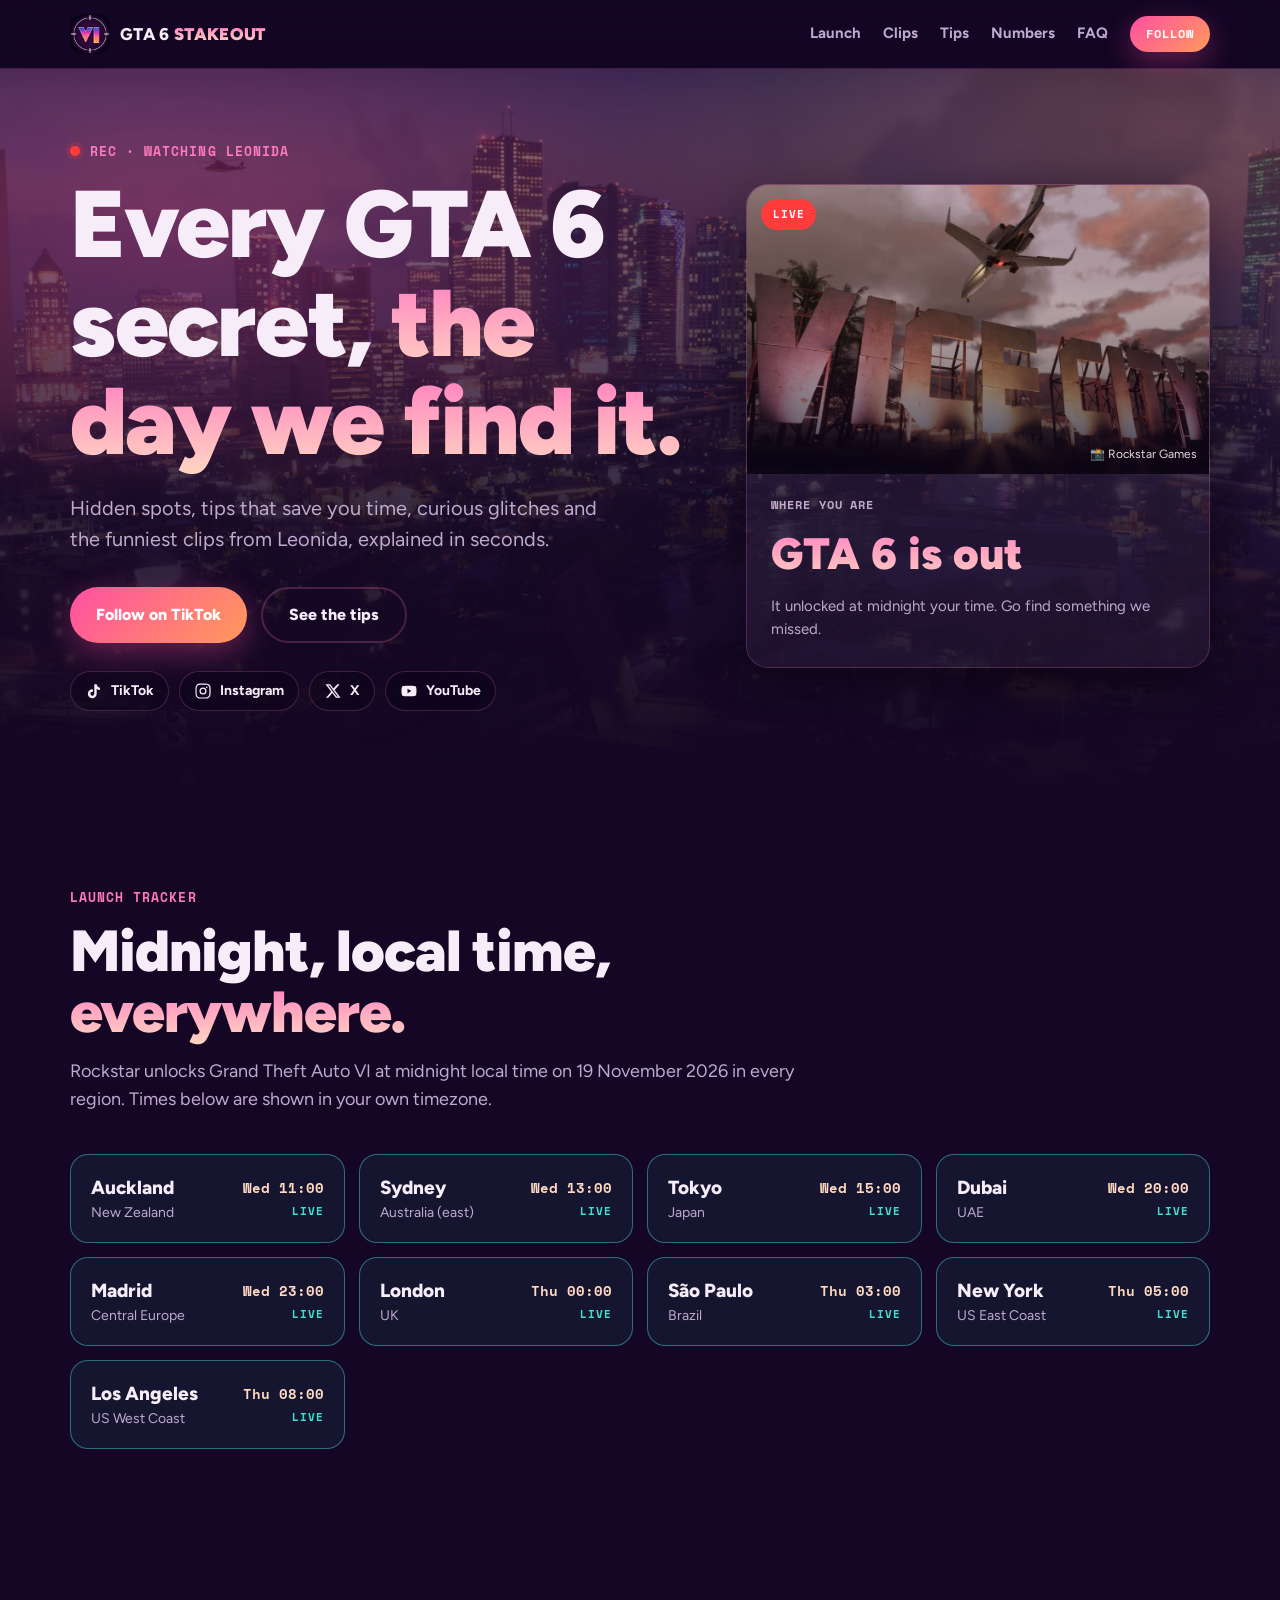
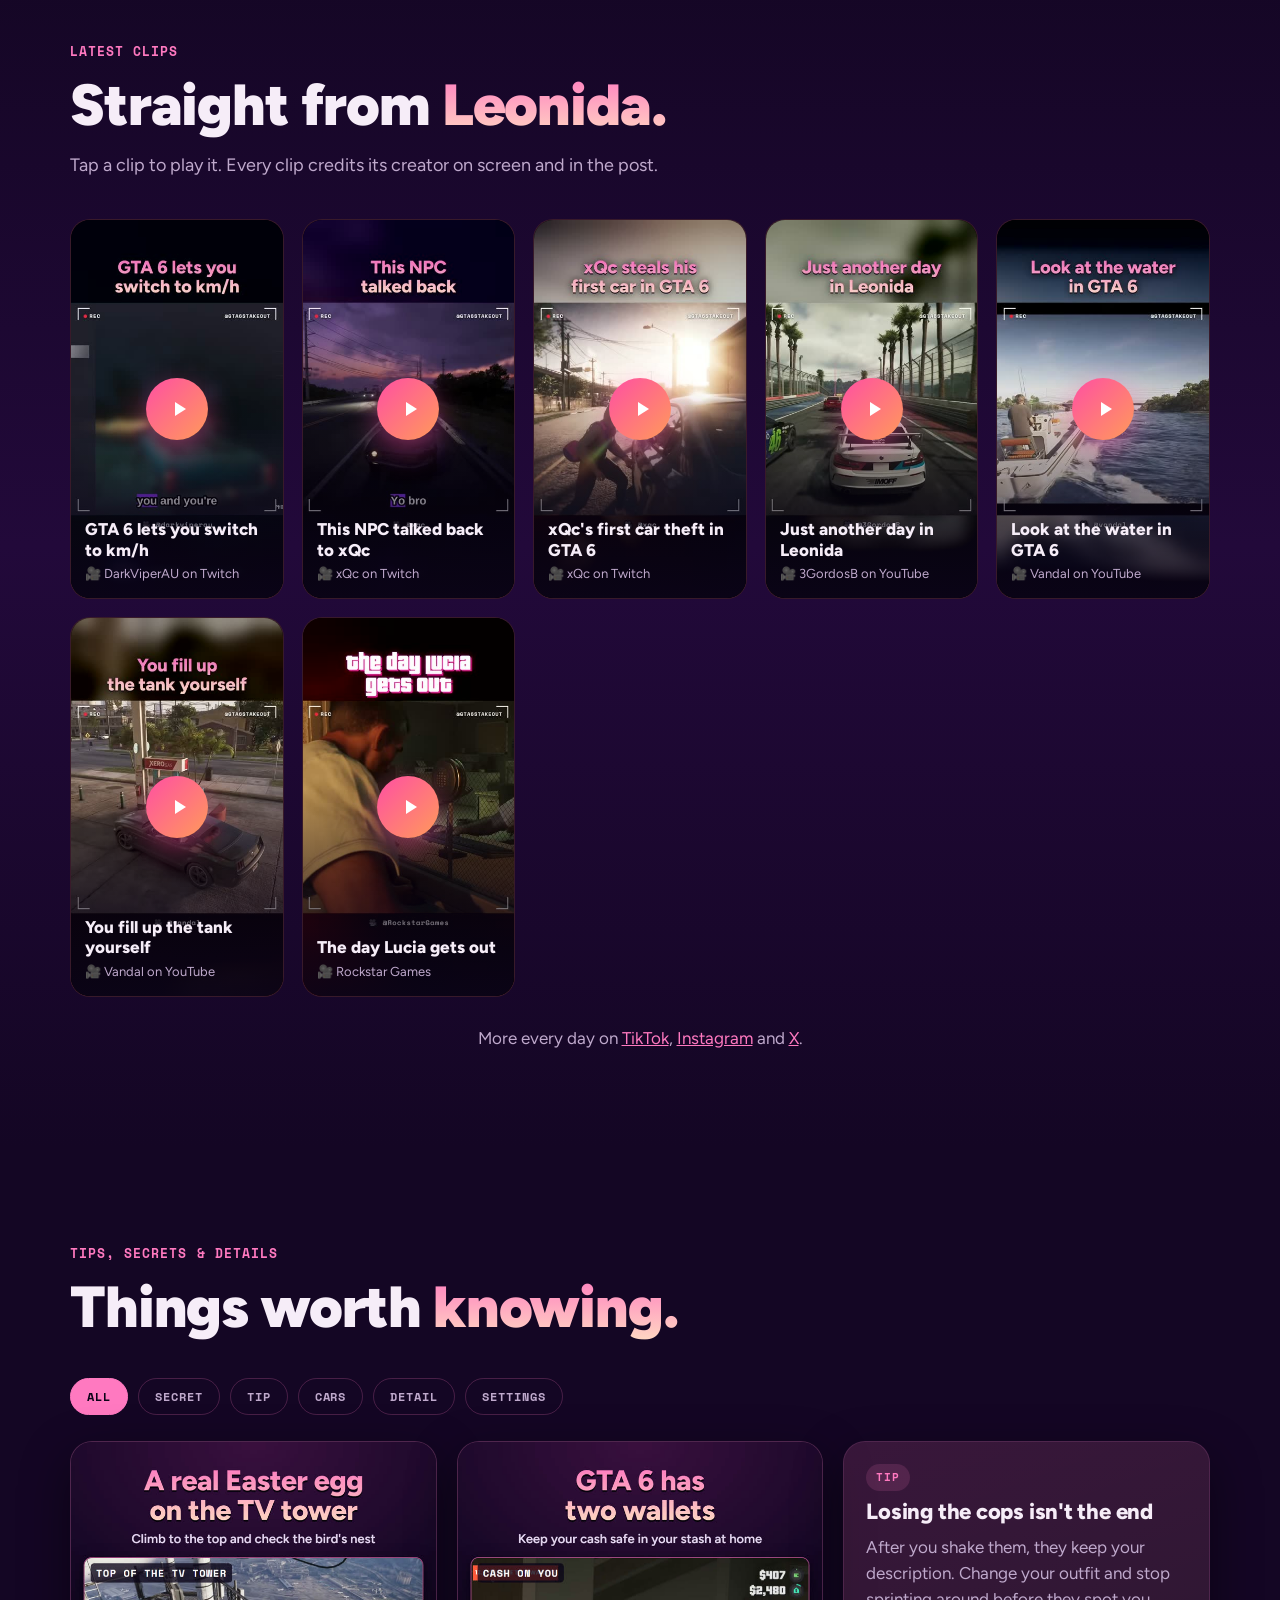
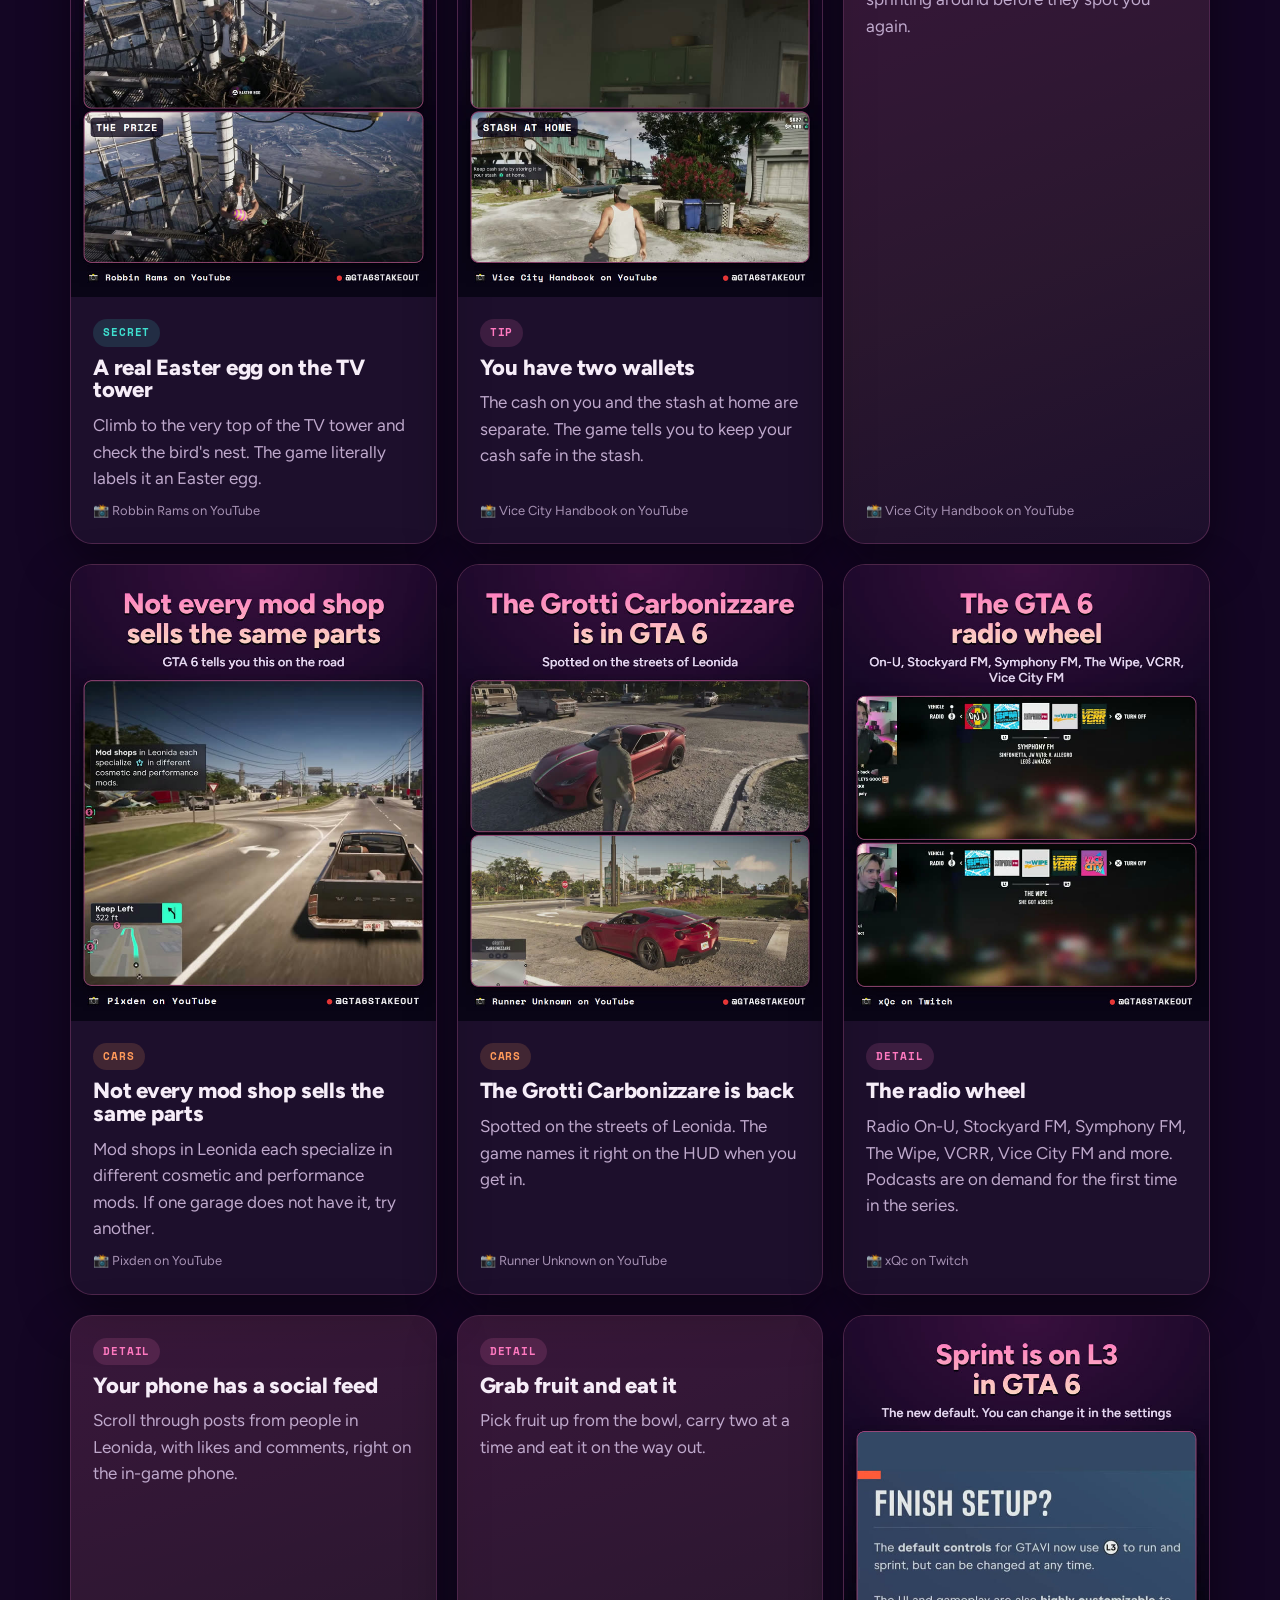
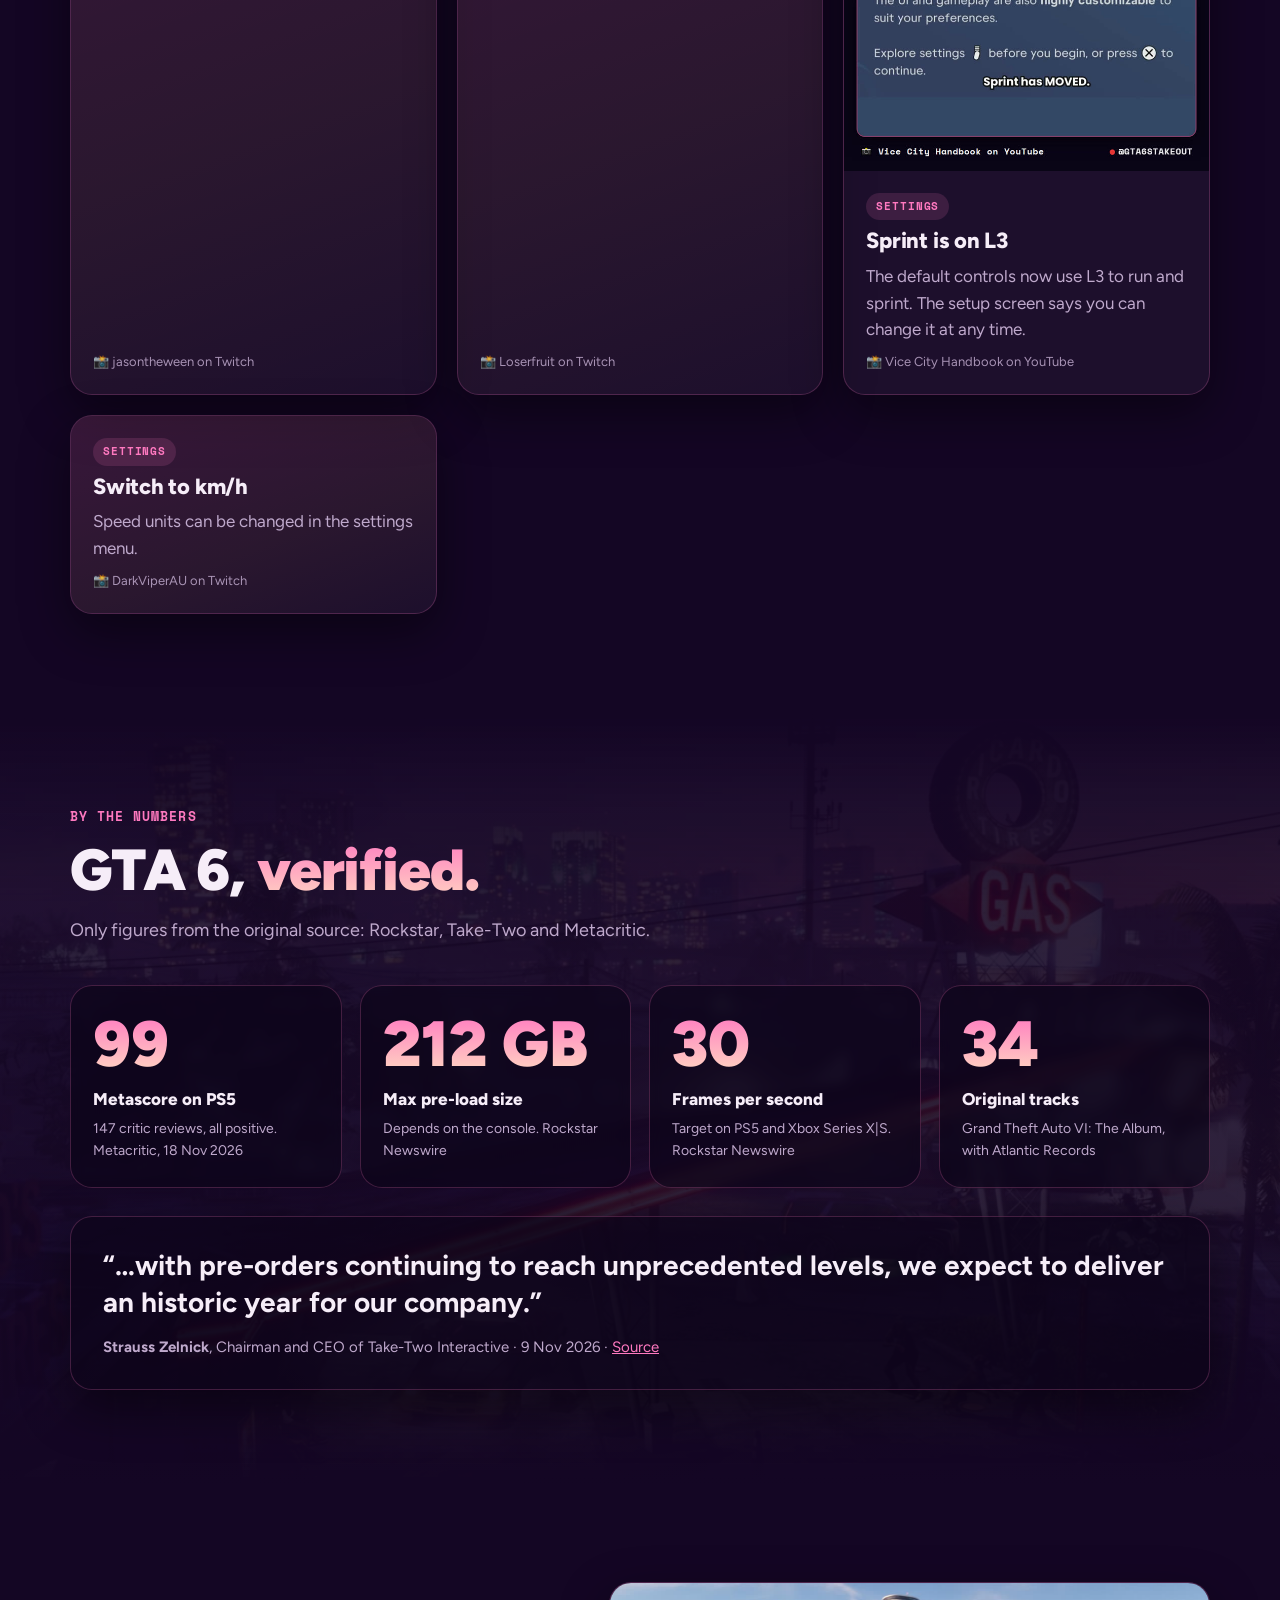
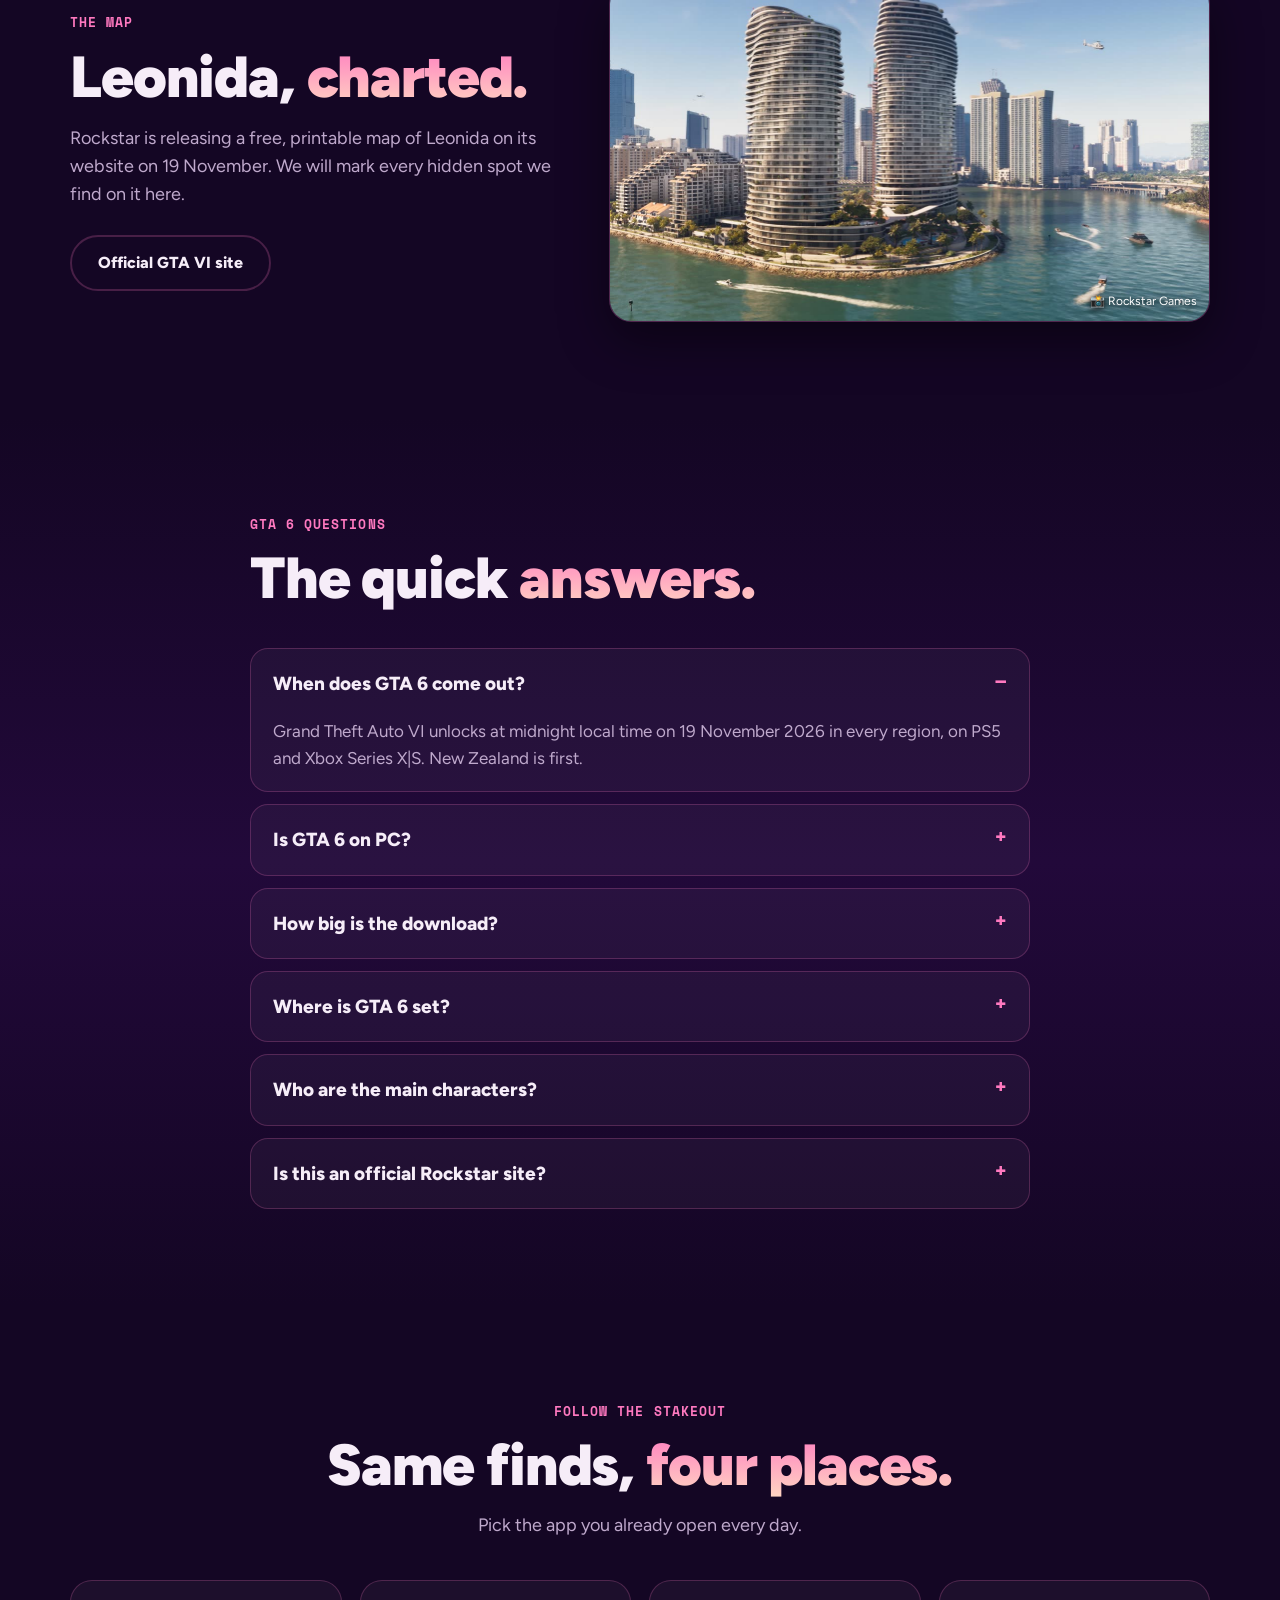
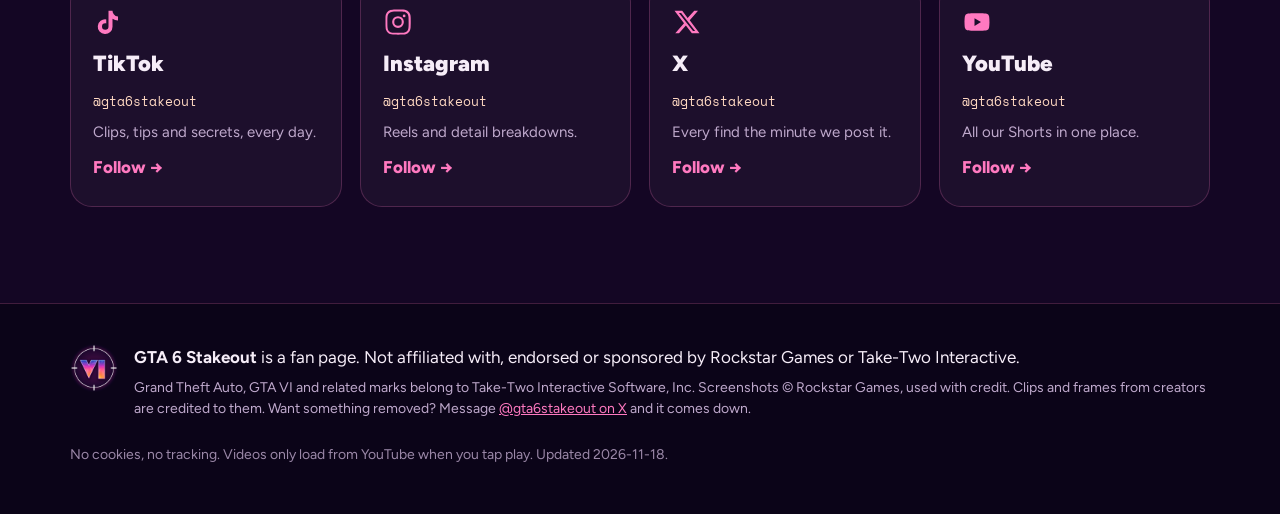
==== index.html @ 5999a6b1 "GTA 6 Stakeout website: launch tracker, clips, tips, numbers and FAQ Co-Authored-By: Claude Opus 5.5" ====
<!doctype html>
<html lang="en">
<head>
<meta charset="utf-8">
<meta name="viewport" content="width=device-width, initial-scale=1">
<title>GTA 6 Stakeout – Secrets, Hidden Spots & Tips for GTA 6</title>
<meta name="description" content="GTA 6 secrets, hidden spots, tips and the funniest clips from Leonida. Launch times for every region, verified numbers and answers to the big GTA 6 questions. Fan page, not affiliated with Rockstar Games.">
<meta name="theme-color" content="#140624">
<link rel="icon" type="image/png" href="favicon.png">
<link rel="canonical" href="https://ikeruuu.github.io/gta6stakeout/">
<meta property="og:type" content="website">
<meta property="og:site_name" content="GTA 6 Stakeout">
<meta property="og:title" content="GTA 6 Stakeout – Secrets, Hidden Spots & Tips">
<meta property="og:description" content="Every GTA 6 secret, hidden spot and tip we find, as soon as we find it.">
<meta property="og:image" content="https://ikeruuu.github.io/gta6stakeout/assets/img/og-banner.jpg">
<meta name="twitter:card" content="summary_large_image">
<meta name="twitter:site" content="@gta6stakeout">
<link rel="preconnect" href="https://fonts.googleapis.com">
<link rel="preconnect" href="https://fonts.gstatic.com" crossorigin>
<link href="https://fonts.googleapis.com/css2?family=Figtree:wght@500;600;700;800;900&family=Space+Mono:wght@700&display=swap" rel="stylesheet">
<link rel="stylesheet" href="assets/css/style.css">
</head>
<body>
<a class="skip" href="#main">Skip to content</a>

<header class="nav" id="top">
  <div class="wrap nav__in">
    <a class="brand" href="#top" aria-label="GTA 6 Stakeout home">
      <img src="assets/img/avatar.png" alt="" width="40" height="40">
      <span>GTA 6 <b>STAKEOUT</b></span>
    </a>
    <nav class="nav__links" aria-label="Sections">
      <a href="#launch">Launch</a>
      <a href="#clips">Clips</a>
      <a href="#tips">Tips</a>
      <a href="#numbers">Numbers</a>
      <a href="#faq">FAQ</a>
    </nav>
    <a class="btn btn--small" href="https://www.tiktok.com/@gta6stakeout" target="_blank" rel="noopener">Follow</a>
  </div>
</header>

<main id="main">

  <!-- HERO -->
  <section class="hero">
    <div class="hero__bg" aria-hidden="true"></div>
    <div class="wrap hero__in">
      <div class="hero__text">
        <p class="kicker"><i class="dot"></i> REC · Watching Leonida</p>
        <h1 class="hero__title">Every GTA 6 secret, <span class="grad">the day we find it.</span></h1>
        <p class="hero__lead">Hidden spots, tips that save you time, curious glitches and the funniest clips from Leonida, explained in seconds.</p>
        <div class="hero__cta">
          <a class="btn" href="https://www.tiktok.com/@gta6stakeout" target="_blank" rel="noopener">Follow on TikTok</a>
          <a class="btn btn--ghost" href="#tips">See the tips</a>
        </div>
        <ul class="hero__socials" id="hero-socials" aria-label="Follow GTA 6 Stakeout"></ul>
      </div>
      <aside class="status card" id="status" aria-live="polite">
        <div class="status__media">
          <img src="assets/img/vice-city-sign.jpg" alt="The Vice City sign at sunset in Grand Theft Auto VI" width="1200" height="675" loading="eager">
          <span class="chip chip--live" id="status-chip">LIVE</span>
          <span class="status__credit">📸 Rockstar Games</span>
        </div>
        <div class="status__body">
          <p class="mono" id="status-label">Where you are</p>
          <p class="status__big" id="status-big">–</p>
          <p class="status__small" id="status-small">GTA 6 unlocks at midnight local time on 19 November.</p>
        </div>
      </aside>
    </div>
  </section>

  <!-- LAUNCH TRACKER -->
  <section class="section" id="launch">
    <div class="wrap">
      <header class="section__head">
        <p class="kicker">Launch tracker</p>
        <h2>Midnight, local time, <span class="grad">everywhere.</span></h2>
        <p class="section__lead">Rockstar unlocks Grand Theft Auto VI at midnight local time on 19 November 2026 in every region. Times below are shown in your own timezone.</p>
      </header>
      <ol class="unlocks" id="unlocks"></ol>
    </div>
  </section>

  <!-- CLIPS -->
  <section class="section section--alt" id="clips">
    <div class="wrap">
      <header class="section__head">
        <p class="kicker">Latest clips</p>
        <h2>Straight from <span class="grad">Leonida.</span></h2>
        <p class="section__lead">Tap a clip to play it. Every clip credits its creator on screen and in the post.</p>
      </header>
      <div class="clips" id="clip-grid"></div>
      <p class="more">More every day on <a href="https://www.tiktok.com/@gta6stakeout" target="_blank" rel="noopener">TikTok</a>, <a href="https://www.instagram.com/gta6stakeout/" target="_blank" rel="noopener">Instagram</a> and <a href="https://x.com/gta6stakeout" target="_blank" rel="noopener">X</a>.</p>
    </div>
  </section>

  <!-- TIPS -->
  <section class="section" id="tips">
    <div class="wrap">
      <header class="section__head">
        <p class="kicker">Tips, secrets &amp; details</p>
        <h2>Things worth <span class="grad">knowing.</span></h2>
      </header>
      <div class="filters" id="tip-filters" role="toolbar" aria-label="Filter tips"></div>
      <div class="tips" id="tip-grid"></div>
    </div>
  </section>

  <!-- NUMBERS -->
  <section class="section section--photo" id="numbers">
    <div class="section__photo" aria-hidden="true"></div>
    <div class="wrap">
      <header class="section__head">
        <p class="kicker">By the numbers</p>
        <h2>GTA 6, <span class="grad">verified.</span></h2>
        <p class="section__lead">Only figures from the original source: Rockstar, Take-Two and Metacritic.</p>
      </header>
      <div class="numbers" id="number-grid"></div>
      <blockquote class="quote card">
        <p>“…with pre-orders continuing to reach unprecedented levels, we expect to deliver an historic year for our company.”</p>
        <footer><b>Strauss Zelnick</b>, Chairman and CEO of Take-Two Interactive · 9 Nov 2026 · <a href="https://www.take2games.com/ir/news/take-two-interactive-software-inc-reports-results-fiscal-4" target="_blank" rel="noopener">Source</a></footer>
      </blockquote>
    </div>
  </section>

  <!-- MAP -->
  <section class="section" id="map">
    <div class="wrap map">
      <div class="map__text">
        <p class="kicker">The map</p>
        <h2>Leonida, <span class="grad">charted.</span></h2>
        <p>Rockstar is releasing a free, printable map of Leonida on its website on 19 November. We will mark every hidden spot we find on it here.</p>
        <a class="btn btn--ghost" href="https://www.rockstargames.com/VI" target="_blank" rel="noopener">Official GTA VI site</a>
      </div>
      <figure class="map__img card">
        <img src="assets/img/vice-city-day.jpg" alt="Vice City skyline and marina in Grand Theft Auto VI" width="1200" height="675" loading="lazy">
        <figcaption>📸 Rockstar Games</figcaption>
      </figure>
    </div>
  </section>

  <!-- FAQ -->
  <section class="section section--alt" id="faq">
    <div class="wrap wrap--narrow">
      <header class="section__head">
        <p class="kicker">GTA 6 questions</p>
        <h2>The quick <span class="grad">answers.</span></h2>
      </header>
      <div class="faq" id="faq-list"></div>
    </div>
  </section>

  <!-- FOLLOW -->
  <section class="section" id="follow">
    <div class="wrap">
      <header class="section__head section__head--center">
        <p class="kicker">Follow the stakeout</p>
        <h2>Same finds, <span class="grad">four places.</span></h2>
        <p class="section__lead">Pick the app you already open every day.</p>
      </header>
      <div class="follow" id="follow-grid"></div>
    </div>
  </section>

</main>

<footer class="foot">
  <div class="wrap foot__in">
    <div class="foot__brand">
      <img src="assets/img/avatar.png" alt="" width="48" height="48" loading="lazy">
      <div>
        <p><b>GTA 6 Stakeout</b> is a fan page. Not affiliated with, endorsed or sponsored by Rockstar Games or Take-Two Interactive.</p>
        <p class="foot__small">Grand Theft Auto, GTA VI and related marks belong to Take-Two Interactive Software, Inc. Screenshots © Rockstar Games, used with credit. Clips and frames from creators are credited to them. Want something removed? Message <a href="https://x.com/gta6stakeout" target="_blank" rel="noopener">@gta6stakeout on X</a> and it comes down.</p>
      </div>
    </div>
    <p class="foot__small foot__meta">No cookies, no tracking. Videos only load from YouTube when you tap play. Updated <span id="updated"></span>.</p>
  </div>
</footer>

<script src="assets/js/data.js"></script>
<script src="assets/js/main.js"></script>
</body>
</html>
---- assets/css/style.css ----
/* GTA 6 Stakeout – Vice City sunset palette */
:root{
  --ink:#0B0418;
  --night:#140624;
  --dusk:#22093A;
  --plum:#3A0F3F;
  --pink:#FF79C0;
  --hot:#FF4FA3;
  --peach:#FFD9C2;
  --orange:#FF9A5A;
  --teal:#3FE0D0;
  --text:#F6EDF8;
  --muted:#BFA9CC;
  --line:rgba(255,121,192,.22);
  --card:rgba(255,255,255,.04);
  --radius:22px;
  --grad:linear-gradient(180deg,#FF79C0 0%,#FFD9C2 100%);
  --grad-btn:linear-gradient(135deg,#FF4FA3 0%,#FF9A5A 100%);
  --shadow:0 18px 50px rgba(0,0,0,.45);
  --max:1180px;
}
*{box-sizing:border-box}
html{scroll-behavior:smooth;scroll-padding-top:84px}
body{margin:0;background:var(--night);color:var(--text);font-family:Figtree,'Segoe UI',system-ui,sans-serif;font-size:17px;line-height:1.55;-webkit-font-smoothing:antialiased}
img{max-width:100%;height:auto;display:block}
a{color:var(--pink)}
a:hover{color:var(--peach)}
h1,h2,h3{margin:0;line-height:1.04;letter-spacing:-.02em;font-weight:900}
h2{font-size:clamp(34px,5vw,58px)}
h3{font-size:22px;letter-spacing:-.01em;font-weight:800}
p{margin:0}
.wrap{width:100%;max-width:var(--max);margin:0 auto;padding:0 20px}
.wrap--narrow{max-width:820px}
.grad{background:var(--grad);-webkit-background-clip:text;background-clip:text;color:transparent}
.mono,.kicker,.chip,.btn--small{font-family:'Space Mono',Consolas,monospace;font-weight:700;letter-spacing:.08em;text-transform:uppercase}
.kicker{font-size:13px;color:var(--pink);margin-bottom:14px;display:flex;align-items:center;gap:10px}
.dot{display:inline-block;width:10px;height:10px;border-radius:50%;background:#FF3B3B;box-shadow:0 0 0 4px rgba(255,59,59,.18);animation:blink 1.4s infinite}
@keyframes blink{50%{opacity:.25}}
.skip{position:absolute;left:-999px;top:8px;background:var(--pink);color:var(--ink);padding:8px 14px;border-radius:10px;z-index:99}
.skip:focus{left:12px}
.card{background:var(--card);border:1px solid var(--line);border-radius:var(--radius);box-shadow:var(--shadow);overflow:hidden}

/* buttons */
.btn{display:inline-flex;align-items:center;justify-content:center;gap:8px;padding:14px 26px;border-radius:999px;background:var(--grad-btn);color:#fff;font-weight:800;font-size:16px;text-decoration:none;border:0;cursor:pointer;box-shadow:0 10px 30px rgba(255,79,163,.35);transition:transform .15s ease,box-shadow .15s ease}
.btn:hover{color:#fff;transform:translateY(-2px);box-shadow:0 14px 34px rgba(255,79,163,.5)}
.btn--ghost{background:transparent;border:2px solid var(--line);box-shadow:none;color:var(--text)}
.btn--ghost:hover{border-color:var(--pink);box-shadow:none;color:var(--text)}
.btn--small{padding:9px 16px;font-size:12px}
:focus-visible{outline:3px solid var(--teal);outline-offset:3px;border-radius:8px}

/* nav */
.nav{position:sticky;top:0;z-index:50;background:rgba(20,6,36,.78);backdrop-filter:blur(14px);-webkit-backdrop-filter:blur(14px);border-bottom:1px solid var(--line)}
.nav__in{display:flex;align-items:center;gap:22px;height:68px}
.brand{display:flex;align-items:center;gap:10px;color:var(--text);text-decoration:none;font-weight:800;letter-spacing:.02em}
.brand img{border-radius:12px}
.brand b{font-weight:900;background:var(--grad);-webkit-background-clip:text;background-clip:text;color:transparent}
.nav__links{display:flex;gap:22px;margin-left:auto}
.nav__links a{color:var(--muted);text-decoration:none;font-weight:700;font-size:15px}
.nav__links a:hover{color:var(--text)}

/* hero */
.hero{position:relative;overflow:hidden;padding:72px 0 80px}
.hero__bg{position:absolute;inset:0;background:linear-gradient(180deg,rgba(20,6,36,.55) 0%,rgba(20,6,36,.85) 60%,var(--night) 100%),url(../img/hero-vice-city-night.jpg) center/cover no-repeat;transform:scale(1.04)}
.hero__bg::after{content:"";position:absolute;inset:0;background:radial-gradient(70% 60% at 15% 20%,rgba(255,79,163,.28),transparent 70%),radial-gradient(60% 50% at 90% 10%,rgba(255,154,90,.22),transparent 70%)}
.hero__in{position:relative;display:grid;grid-template-columns:1.15fr .85fr;gap:48px;align-items:center}
.hero__title{font-size:clamp(46px,7.4vw,96px);text-transform:none}
.hero__lead{margin-top:22px;font-size:20px;color:var(--muted);max-width:560px}
.hero__cta{display:flex;flex-wrap:wrap;gap:14px;margin-top:32px}
.hero__socials{list-style:none;padding:0;margin:28px 0 0;display:flex;gap:10px;flex-wrap:wrap}
.hero__socials a{display:inline-flex;align-items:center;gap:8px;padding:8px 14px;border-radius:999px;border:1px solid var(--line);color:var(--text);text-decoration:none;font-size:14px;font-weight:700;background:rgba(11,4,24,.45)}
.hero__socials a:hover{border-color:var(--pink)}
.ico{width:18px;height:18px;flex:none;fill:currentColor}

.status__media{position:relative;aspect-ratio:16/10}
.status__media img{width:100%;height:100%;object-fit:cover}
.status__media::after{content:"";position:absolute;inset:0;background:linear-gradient(180deg,transparent 40%,rgba(11,4,24,.85))}
.chip{position:absolute;z-index:2;top:14px;left:14px;font-size:11px;padding:6px 11px;border-radius:999px;background:rgba(11,4,24,.75);color:#fff;border:1px solid var(--line)}
.chip--live{background:#FF3B3B;border-color:#FF3B3B}
.chip--soon{background:var(--orange);border-color:var(--orange);color:var(--ink)}
.status__credit{position:absolute;z-index:2;right:12px;bottom:10px;font-size:12px;color:#fff;opacity:.85}
.status__body{padding:22px 24px 26px}
.status__body .mono{font-size:12px;color:var(--muted)}
.status__big{font-size:clamp(30px,3.6vw,44px);font-weight:900;margin-top:6px;background:var(--grad);-webkit-background-clip:text;background-clip:text;color:transparent;font-variant-numeric:tabular-nums}
.status__small{margin-top:6px;color:var(--muted);font-size:15px}

/* sections */
.section{position:relative;padding:96px 0}
.section--alt{background:linear-gradient(180deg,var(--night),var(--dusk) 50%,var(--night))}
.section__head{margin-bottom:40px;max-width:760px}
.section__head--center{text-align:center;margin-left:auto;margin-right:auto}
.section__head--center .kicker{justify-content:center}
.section__lead{margin-top:16px;color:var(--muted);font-size:18px}
.more{margin-top:28px;color:var(--muted);text-align:center}

/* unlocks */
.unlocks{list-style:none;margin:0;padding:0;display:grid;grid-template-columns:repeat(auto-fill,minmax(250px,1fr));gap:14px}
.unlock{display:flex;justify-content:space-between;align-items:center;gap:12px;padding:18px 20px;border-radius:18px;border:1px solid var(--line);background:var(--card)}
.unlock__city{font-weight:800;font-size:19px}
.unlock__region{color:var(--muted);font-size:14px}
.unlock__time{font-family:'Space Mono',monospace;font-weight:700;font-size:14px;text-align:right;color:var(--peach)}
.unlock__state{display:block;font-size:11px;letter-spacing:.08em;margin-top:4px}
.unlock.is-live{border-color:rgba(63,224,208,.45);background:rgba(63,224,208,.07)}
.unlock.is-live .unlock__state{color:var(--teal)}
.unlock.is-soon .unlock__state{color:var(--orange)}

/* clips */
.clips{display:grid;grid-template-columns:repeat(auto-fill,minmax(200px,1fr));gap:18px}
.clip{position:relative;aspect-ratio:9/16;border-radius:20px;overflow:hidden;border:1px solid var(--line);background:#000;cursor:pointer;padding:0;color:inherit;font:inherit;text-align:left}
.clip img{width:100%;height:100%;object-fit:cover;transition:transform .3s ease}
.clip:hover img{transform:scale(1.04)}
.clip::after{content:"";position:absolute;inset:0;background:linear-gradient(180deg,transparent 45%,rgba(11,4,24,.92))}
.clip__play{position:absolute;z-index:2;top:50%;left:50%;width:62px;height:62px;margin:-31px 0 0 -31px;border-radius:50%;background:var(--grad-btn);display:grid;place-items:center;box-shadow:0 10px 30px rgba(255,79,163,.5)}
.clip__play svg{width:24px;height:24px;fill:#fff;margin-left:4px}
.clip__info{position:absolute;z-index:2;left:14px;right:14px;bottom:14px}
.clip__title{display:block;font-weight:800;font-size:17px;line-height:1.2}
.clip__credit{display:block;font-size:13px;color:var(--muted);margin-top:4px}
.clip iframe{position:absolute;inset:0;width:100%;height:100%;border:0;z-index:3}

/* tips */
.filters{display:flex;flex-wrap:wrap;gap:10px;margin-bottom:26px}
.filter{font-family:'Space Mono',monospace;font-weight:700;font-size:12px;letter-spacing:.08em;text-transform:uppercase;padding:9px 16px;border-radius:999px;border:1px solid var(--line);background:transparent;color:var(--muted);cursor:pointer}
.filter[aria-pressed="true"]{background:var(--pink);border-color:var(--pink);color:var(--ink)}
.tips{display:grid;grid-template-columns:repeat(auto-fill,minmax(300px,1fr));gap:20px}
.tip{display:flex;flex-direction:column}
.tip__img{aspect-ratio:4/5;background:var(--ink)}
.tip__img img{width:100%;height:100%;object-fit:cover}
.tip__body{padding:22px;display:flex;flex-direction:column;gap:10px;flex:1}
.tip__tag{align-self:flex-start;font-family:'Space Mono',monospace;font-weight:700;font-size:11px;letter-spacing:.08em;text-transform:uppercase;padding:5px 10px;border-radius:999px;background:rgba(255,121,192,.14);color:var(--pink)}
.tip__tag[data-tag="Secret"]{background:rgba(63,224,208,.14);color:var(--teal)}
.tip__tag[data-tag="Cars"]{background:rgba(255,154,90,.16);color:var(--orange)}
.tip__text{color:var(--muted)}
.tip__credit{margin-top:auto;font-size:13px;color:var(--muted);opacity:.85}
.tip--noimg .tip__body{background:linear-gradient(160deg,rgba(255,79,163,.12),rgba(255,154,90,.06) 60%,transparent)}

/* numbers */
.section--photo{overflow:hidden}
.section__photo{position:absolute;inset:0;background:linear-gradient(180deg,var(--night) 0%,rgba(20,6,36,.88) 25%,rgba(20,6,36,.88) 75%,var(--night) 100%),url(../img/vice-city-gas.jpg) center/cover no-repeat;opacity:.9}
.section--photo .wrap{position:relative}
.numbers{display:grid;grid-template-columns:repeat(4,1fr);gap:18px}
.number{padding:26px 22px;border-radius:var(--radius);border:1px solid var(--line);background:rgba(11,4,24,.6);backdrop-filter:blur(6px)}
.number__value{font-size:clamp(44px,5vw,64px);font-weight:900;line-height:1;background:var(--grad);-webkit-background-clip:text;background-clip:text;color:transparent}
.number__label{margin-top:10px;font-weight:800}
.number__note{margin-top:6px;font-size:14px;color:var(--muted)}
.quote{margin:28px 0 0;padding:30px 32px;background:rgba(11,4,24,.65)}
.quote p{font-size:clamp(20px,2.4vw,28px);font-weight:700;line-height:1.3}
.quote footer{margin-top:16px;color:var(--muted);font-size:15px}

/* map */
.map{display:grid;grid-template-columns:.9fr 1.1fr;gap:48px;align-items:center}
.map__text p:not(.kicker){margin:18px 0 26px;color:var(--muted);font-size:18px}
.map__img{margin:0;position:relative}
.map__img figcaption{position:absolute;right:12px;bottom:10px;font-size:12px;color:#fff;text-shadow:0 1px 6px #000}

/* faq */
.faq{display:flex;flex-direction:column;gap:12px}
.faq details{border:1px solid var(--line);border-radius:18px;background:var(--card);padding:0 22px}
.faq summary{cursor:pointer;list-style:none;padding:20px 0;font-weight:800;font-size:19px;display:flex;justify-content:space-between;gap:16px}
.faq summary::-webkit-details-marker{display:none}
.faq summary::after{content:"+";font-family:'Space Mono',monospace;color:var(--pink);font-size:22px;line-height:1}
.faq details[open] summary::after{content:"–"}
.faq details p{padding:0 0 20px;color:var(--muted)}

/* follow */
.follow{display:grid;grid-template-columns:repeat(4,1fr);gap:18px}
.social{display:flex;flex-direction:column;gap:10px;padding:26px 22px;border-radius:var(--radius);border:1px solid var(--line);background:var(--card);text-decoration:none;color:var(--text);transition:transform .15s ease,border-color .15s ease}
.social:hover{transform:translateY(-3px);border-color:var(--pink);color:var(--text)}
.social .ico{width:30px;height:30px;color:var(--pink)}
.social__name{font-weight:900;font-size:22px}
.social__handle{font-family:'Space Mono',monospace;font-size:13px;color:var(--peach)}
.social__blurb{color:var(--muted);font-size:15px}
.social__cta{margin-top:auto;font-weight:800;color:var(--pink)}

/* footer */
.foot{border-top:1px solid var(--line);padding:40px 0 48px;background:var(--ink)}
.foot__in{display:flex;flex-direction:column;gap:18px}
.foot__brand{display:flex;gap:16px;align-items:flex-start}
.foot__brand img{border-radius:12px;flex:none}
.foot__small{font-size:14px;color:var(--muted);margin-top:6px}
.foot__meta{opacity:.8}

/* responsive */
@media (max-width:980px){
  .hero__in,.map{grid-template-columns:1fr}
  .numbers,.follow{grid-template-columns:repeat(2,1fr)}
  .nav__links{display:none}
  .nav .btn--small{margin-left:auto}
}
@media (max-width:560px){
  body{font-size:16px}
  .section{padding:72px 0}
  .hero{padding:44px 0 56px}
  .hero__lead{font-size:18px}
  .numbers,.follow{grid-template-columns:1fr}
  .clips{grid-template-columns:repeat(2,1fr);gap:12px}
  .clip__title{font-size:14px}
  .clip__credit{font-size:12px}
  .clip__play{width:50px;height:50px;margin:-25px 0 0 -25px}
  .tips{grid-template-columns:1fr}
  .quote{padding:24px}
}
@media (prefers-reduced-motion:reduce){
  *{animation:none!important;transition:none!important;scroll-behavior:auto!important}
}
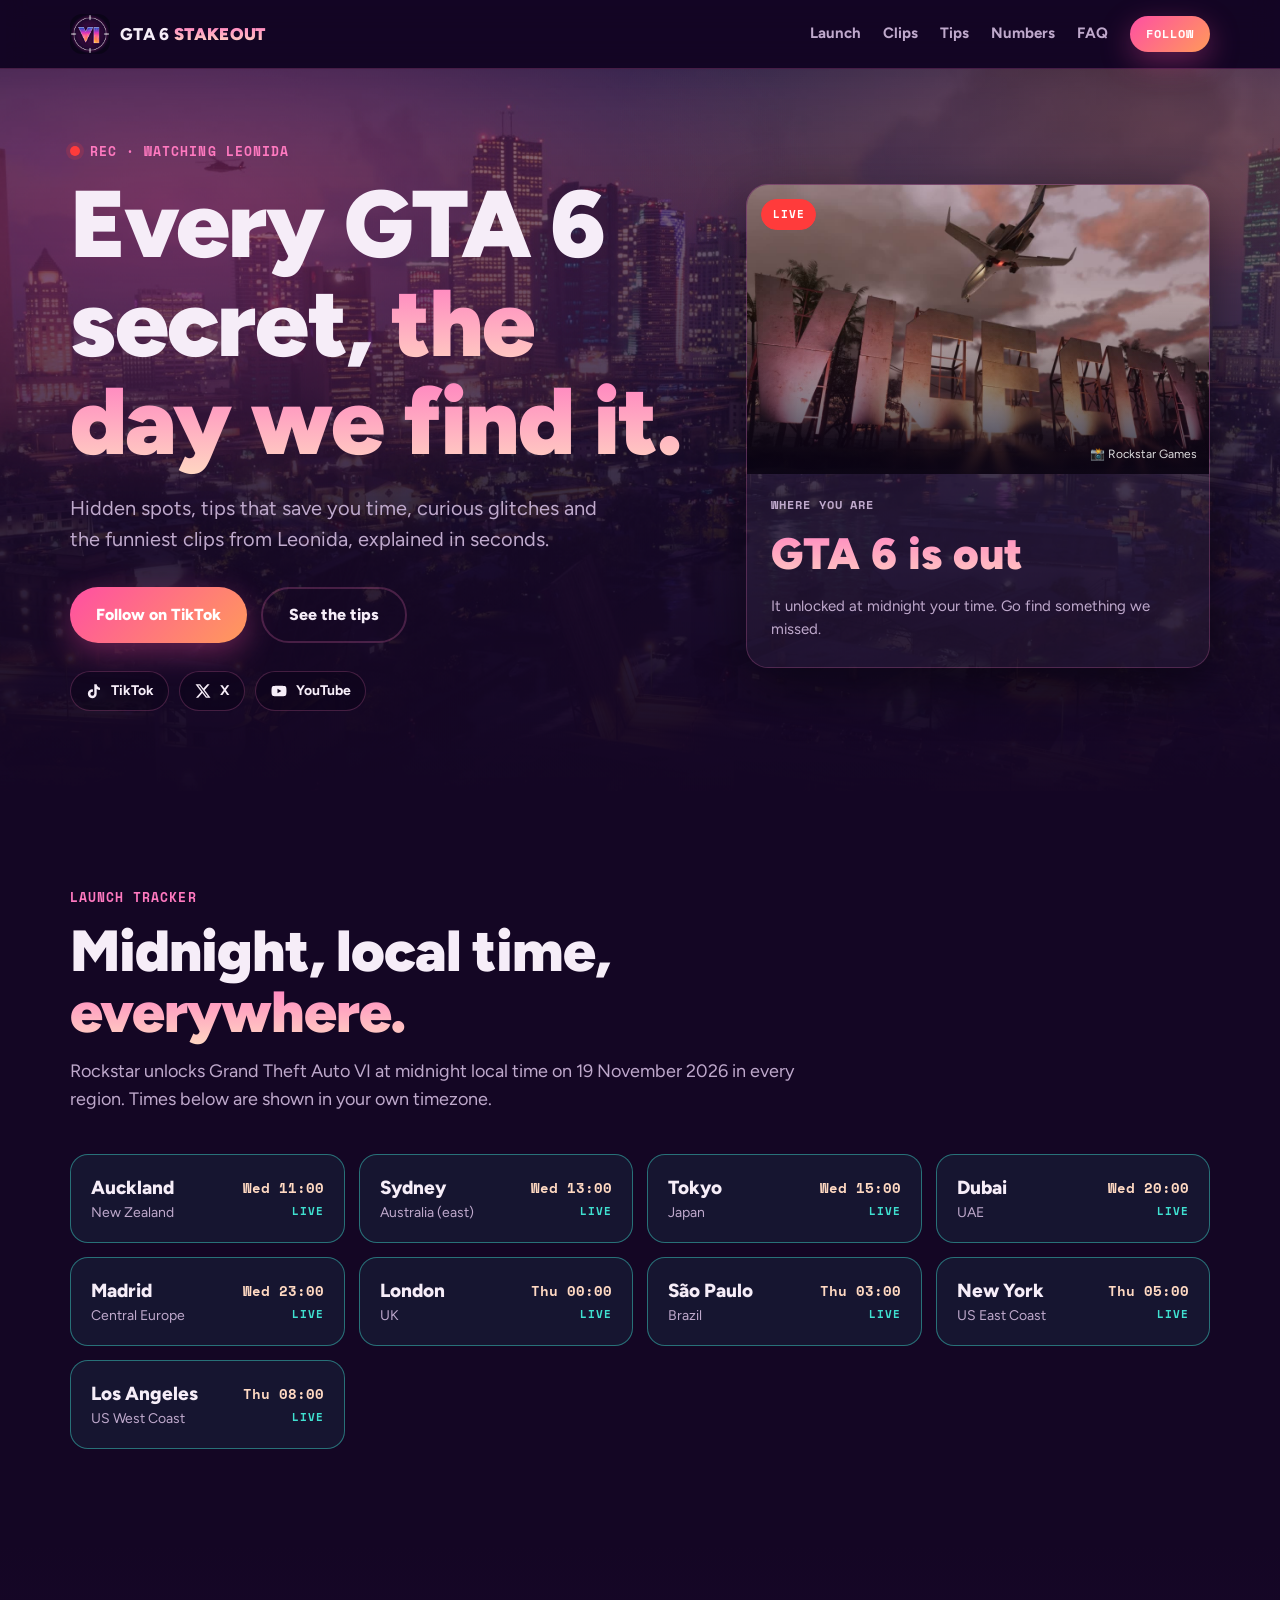
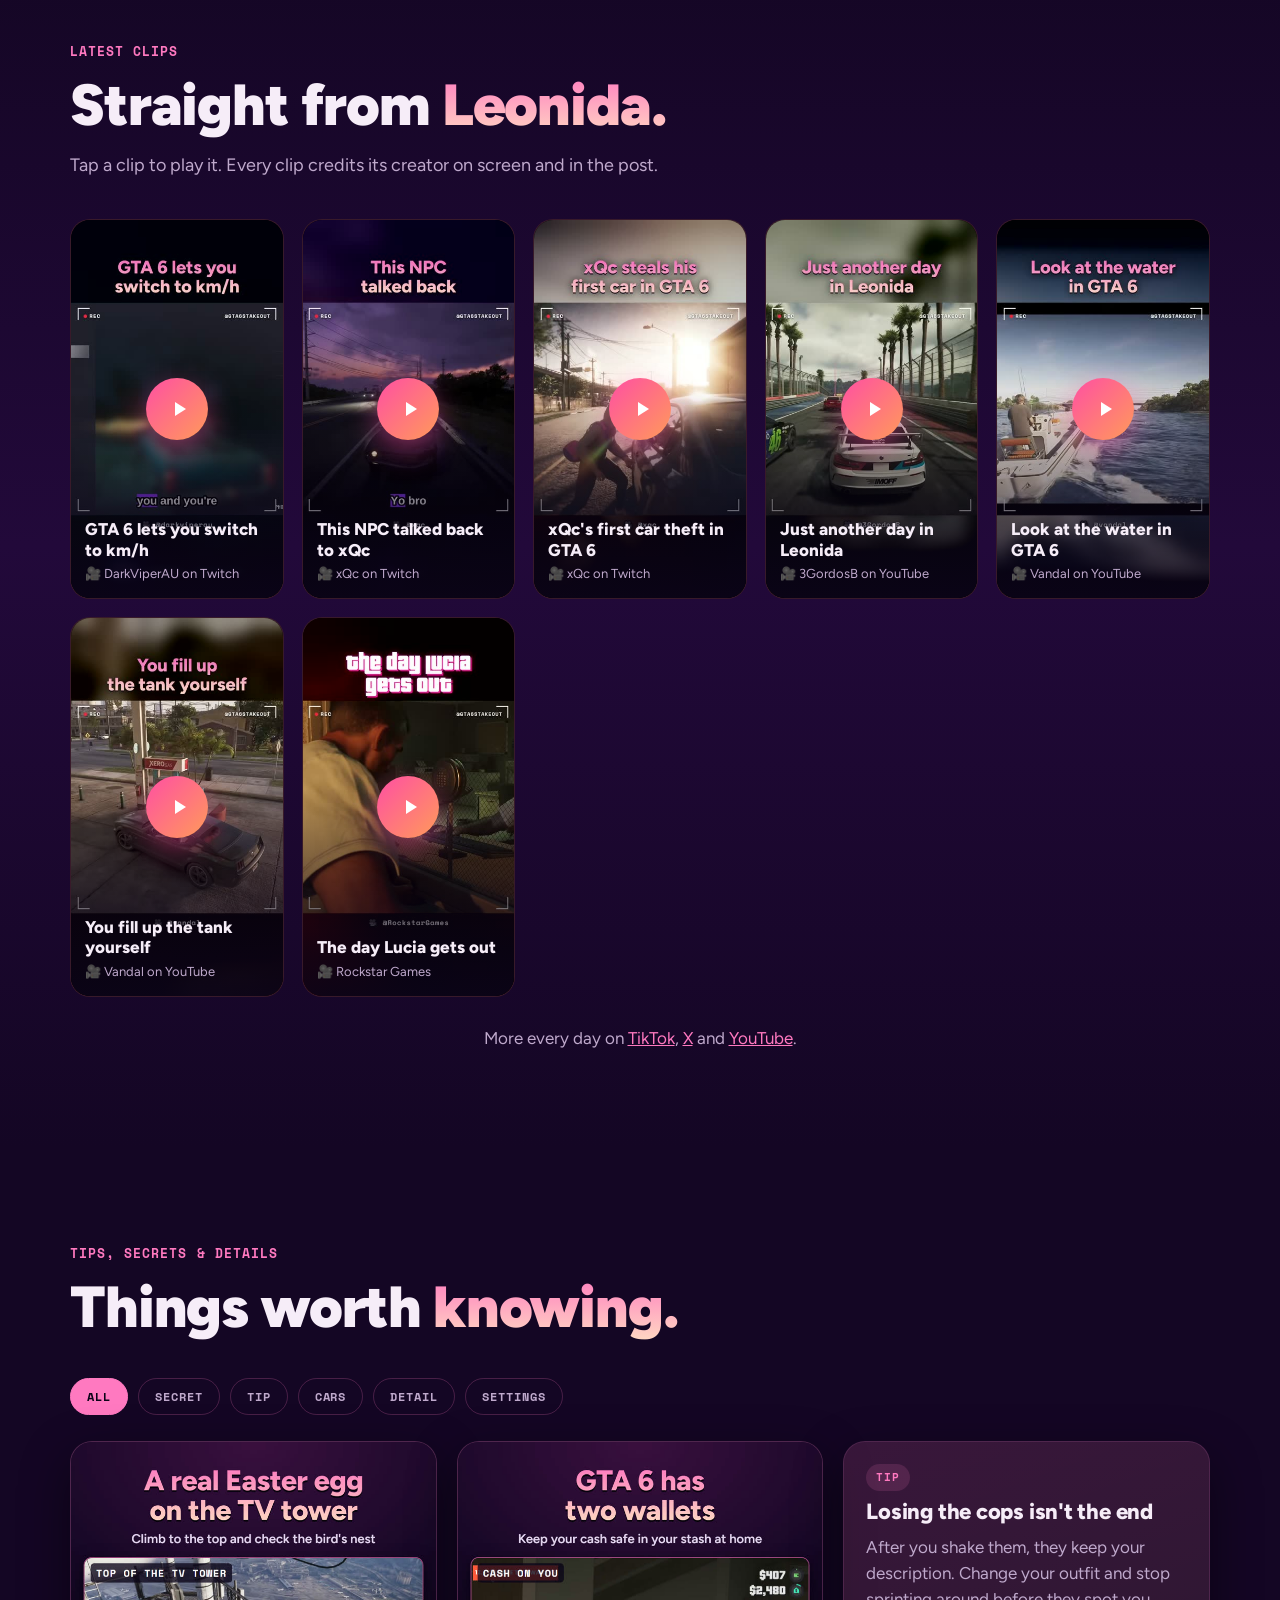
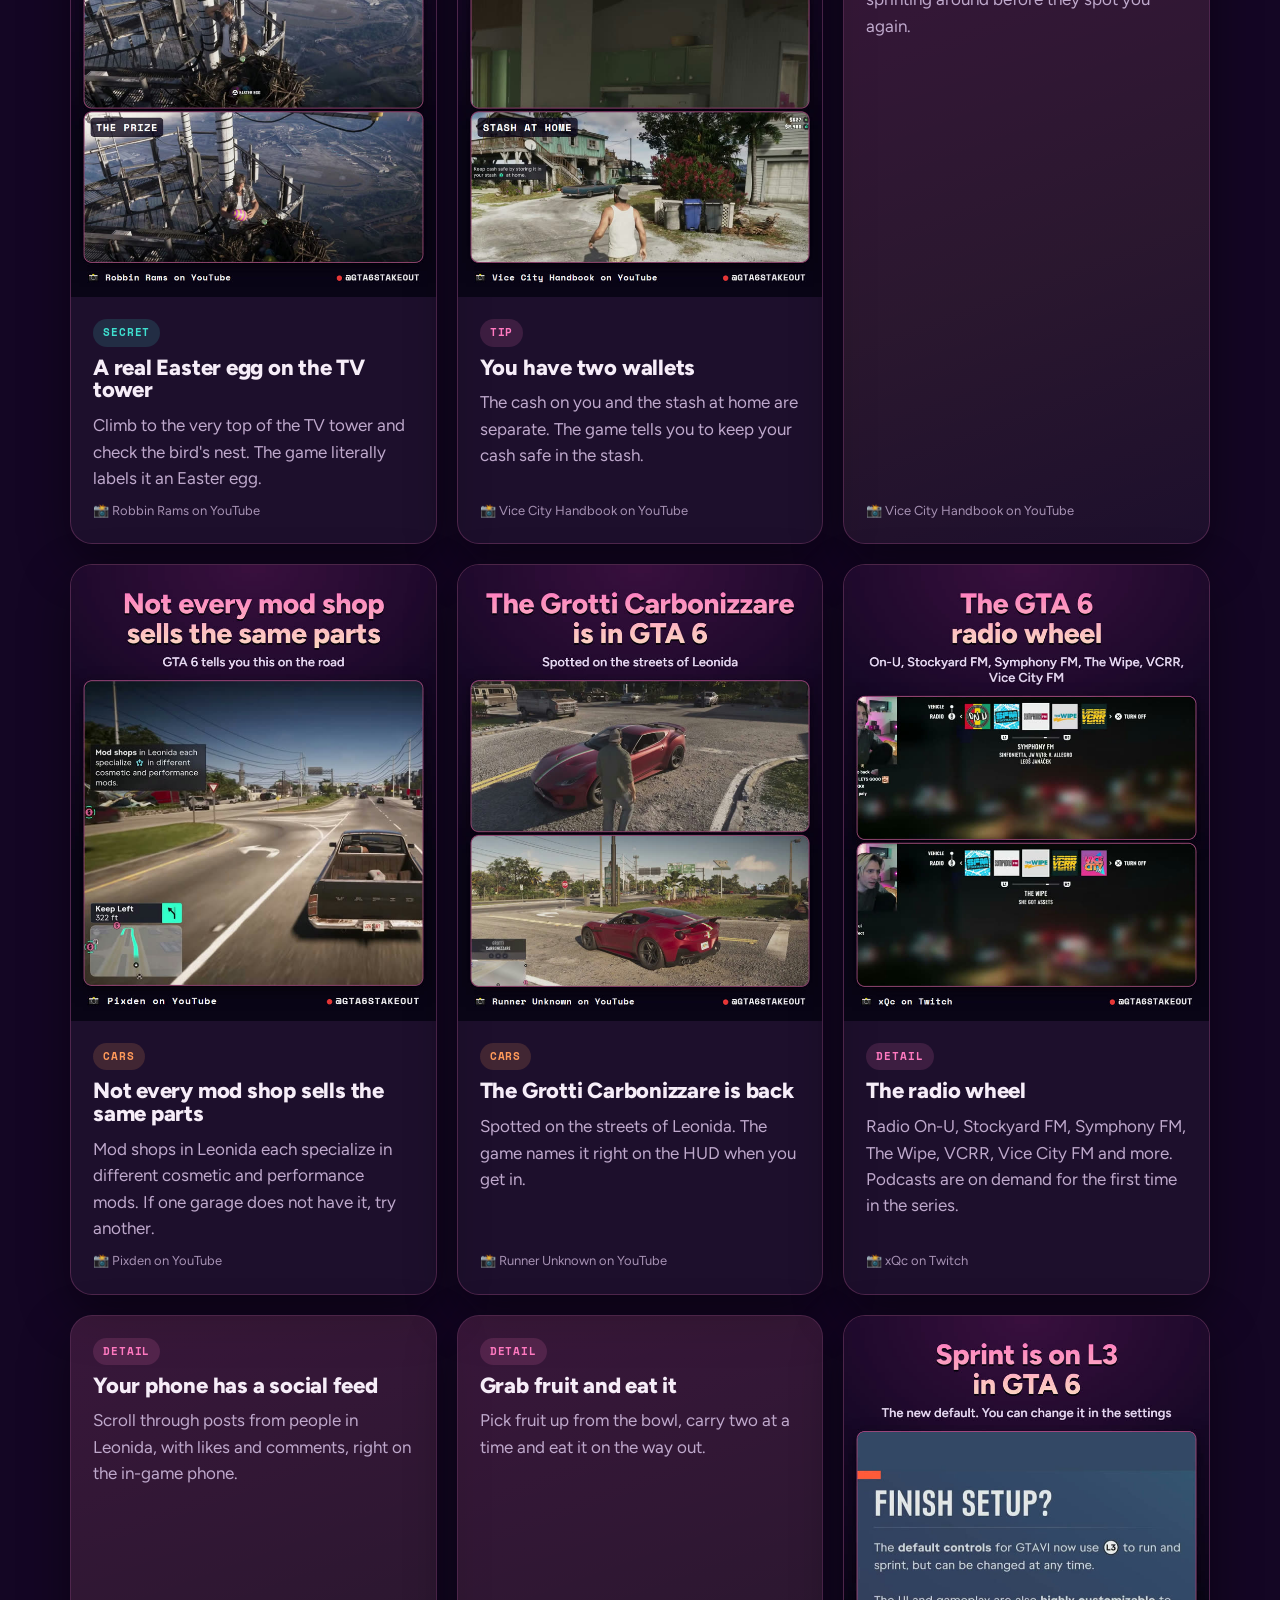
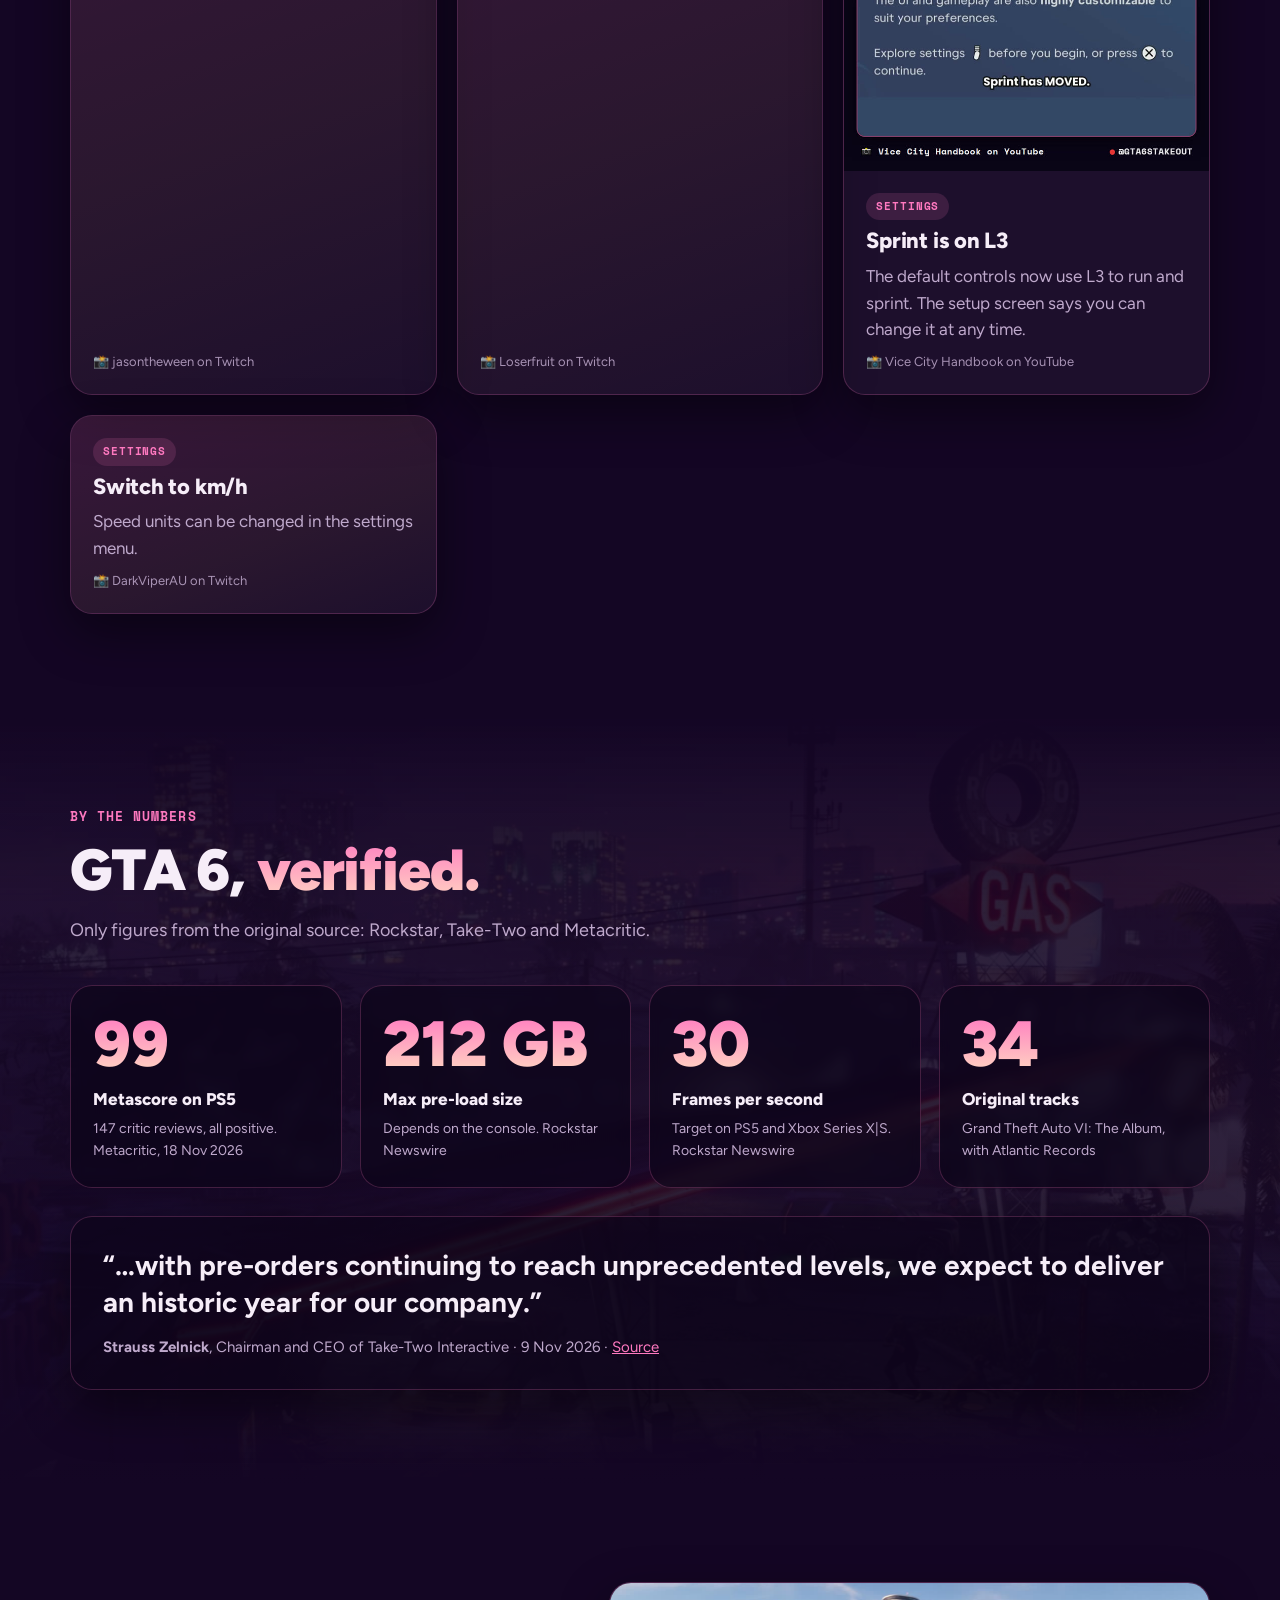
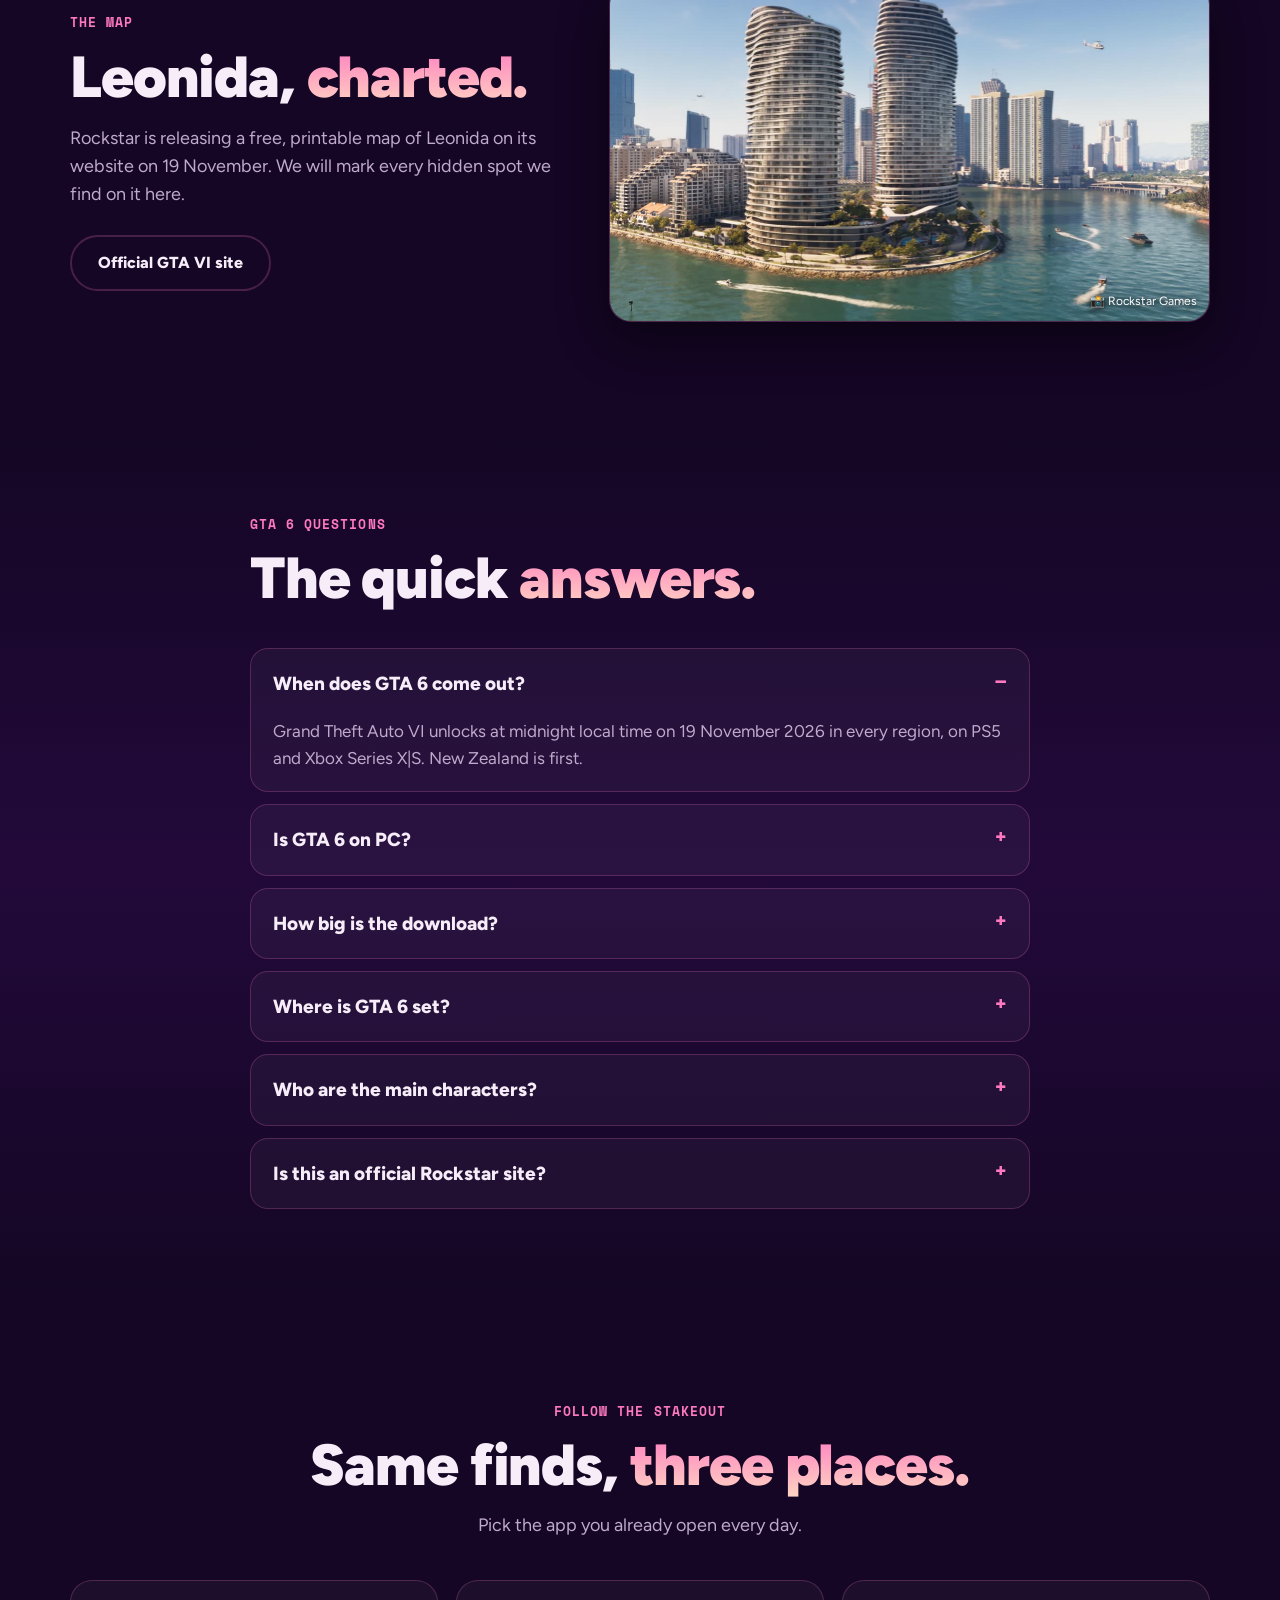
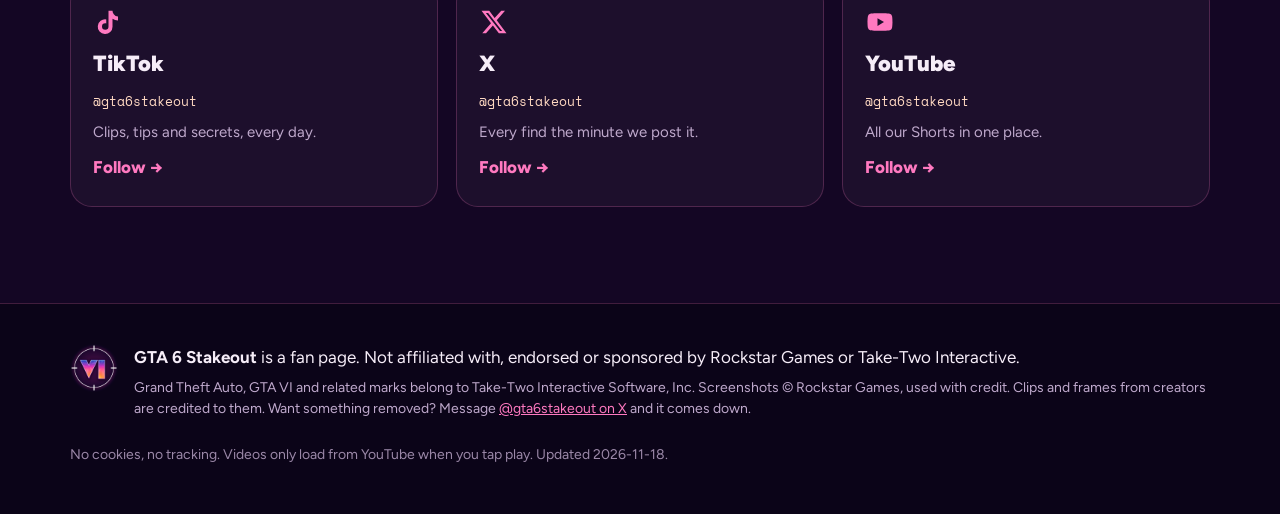
==== commit 46faa4c7: "Drop Instagram: three networks (TikTok, X, YouTube); add Carbonizzare and sprint tips Co-Authored-By" ====
--- a/index.html
+++ b/index.html
@@ -92,7 +92,7 @@
         <p class="section__lead">Tap a clip to play it. Every clip credits its creator on screen and in the post.</p>
       </header>
       <div class="clips" id="clip-grid"></div>
-      <p class="more">More every day on <a href="https://www.tiktok.com/@gta6stakeout" target="_blank" rel="noopener">TikTok</a>, <a href="https://www.instagram.com/gta6stakeout/" target="_blank" rel="noopener">Instagram</a> and <a href="https://x.com/gta6stakeout" target="_blank" rel="noopener">X</a>.</p>
+      <p class="more">More every day on <a href="https://www.tiktok.com/@gta6stakeout" target="_blank" rel="noopener">TikTok</a>, <a href="https://x.com/gta6stakeout" target="_blank" rel="noopener">X</a> and <a href="https://www.youtube.com/@gta6stakeout" target="_blank" rel="noopener">YouTube</a>.</p>
     </div>
   </section>
 
@@ -157,7 +157,7 @@
     <div class="wrap">
       <header class="section__head section__head--center">
         <p class="kicker">Follow the stakeout</p>
-        <h2>Same finds, <span class="grad">four places.</span></h2>
+        <h2>Same finds, <span class="grad">three places.</span></h2>
         <p class="section__lead">Pick the app you already open every day.</p>
       </header>
       <div class="follow" id="follow-grid"></div>
--- a/assets/css/style.css
+++ b/assets/css/style.css
@@ -161,7 +161,7 @@
 .faq details p{padding:0 0 20px;color:var(--muted)}
 
 /* follow */
-.follow{display:grid;grid-template-columns:repeat(4,1fr);gap:18px}
+.follow{display:grid;grid-template-columns:repeat(3,1fr);gap:18px}
 .social{display:flex;flex-direction:column;gap:10px;padding:26px 22px;border-radius:var(--radius);border:1px solid var(--line);background:var(--card);text-decoration:none;color:var(--text);transition:transform .15s ease,border-color .15s ease}
 .social:hover{transform:translateY(-3px);border-color:var(--pink);color:var(--text)}
 .social .ico{width:30px;height:30px;color:var(--pink)}
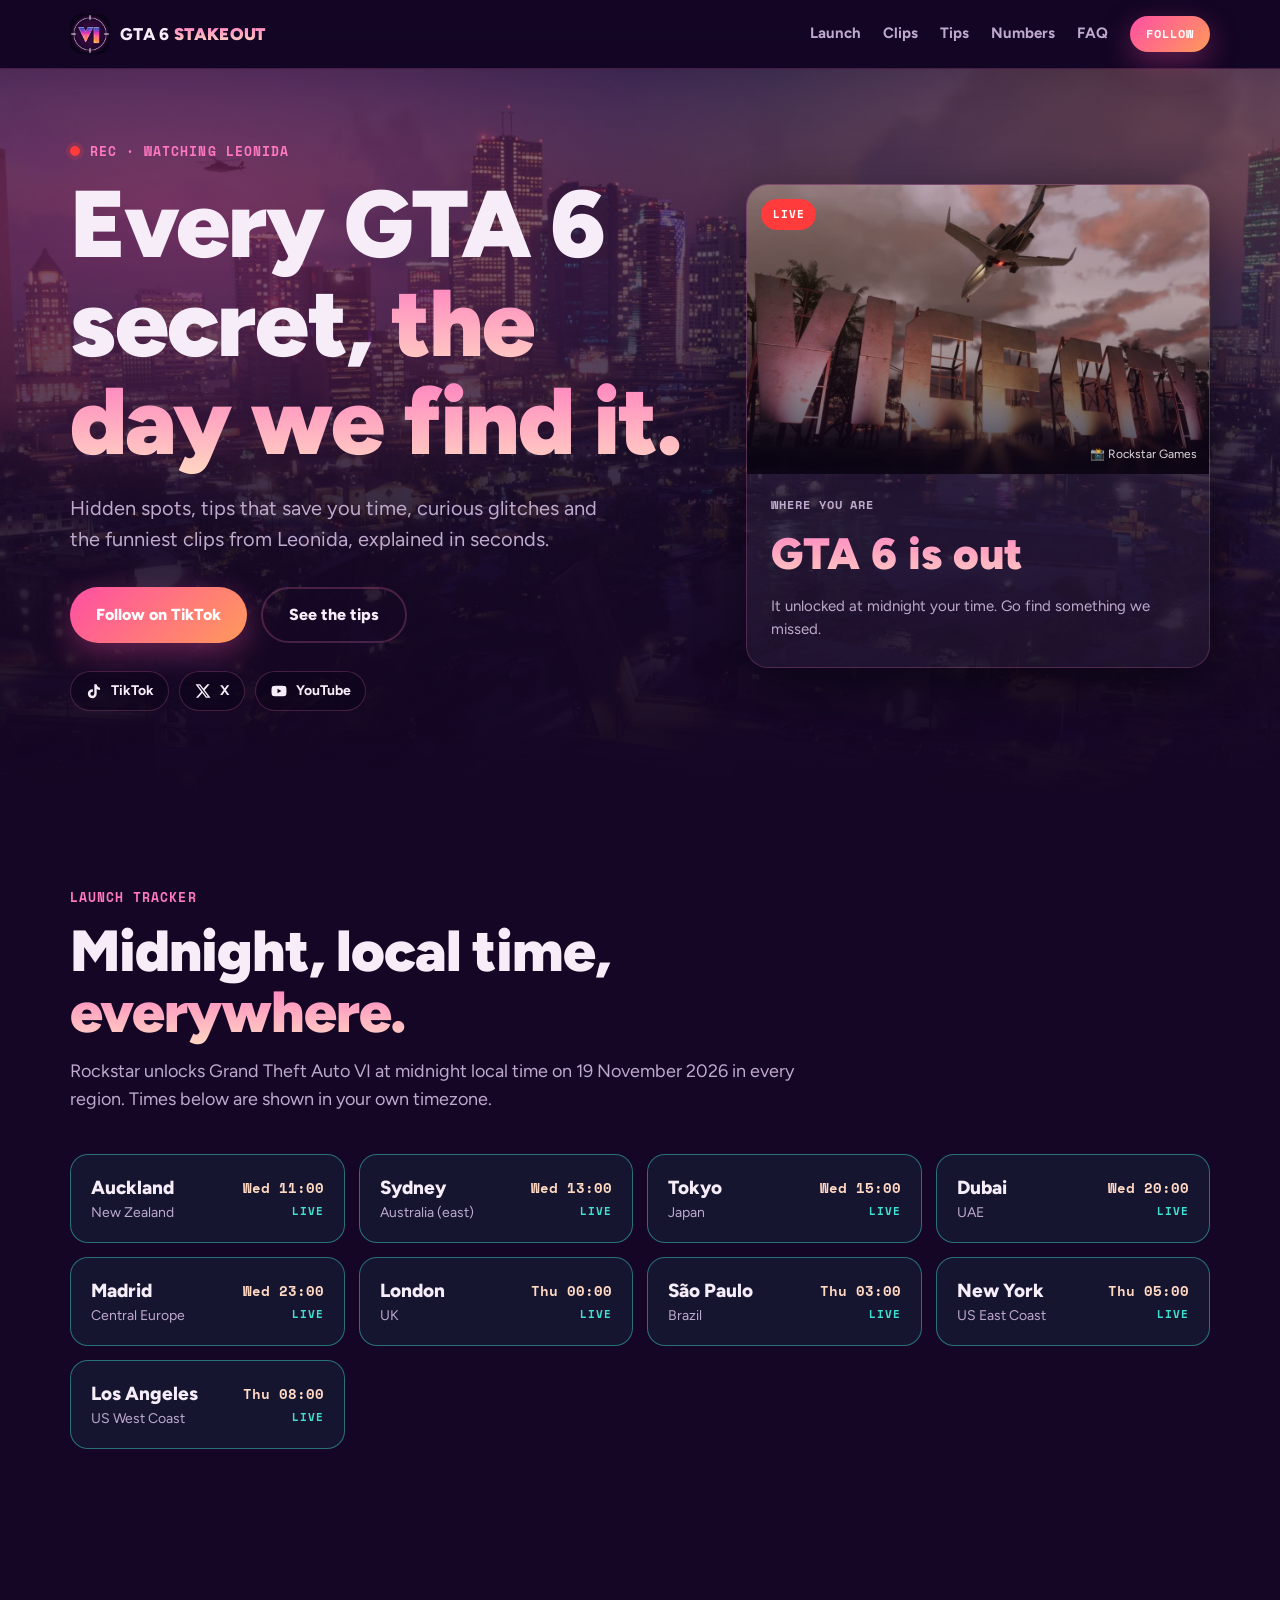
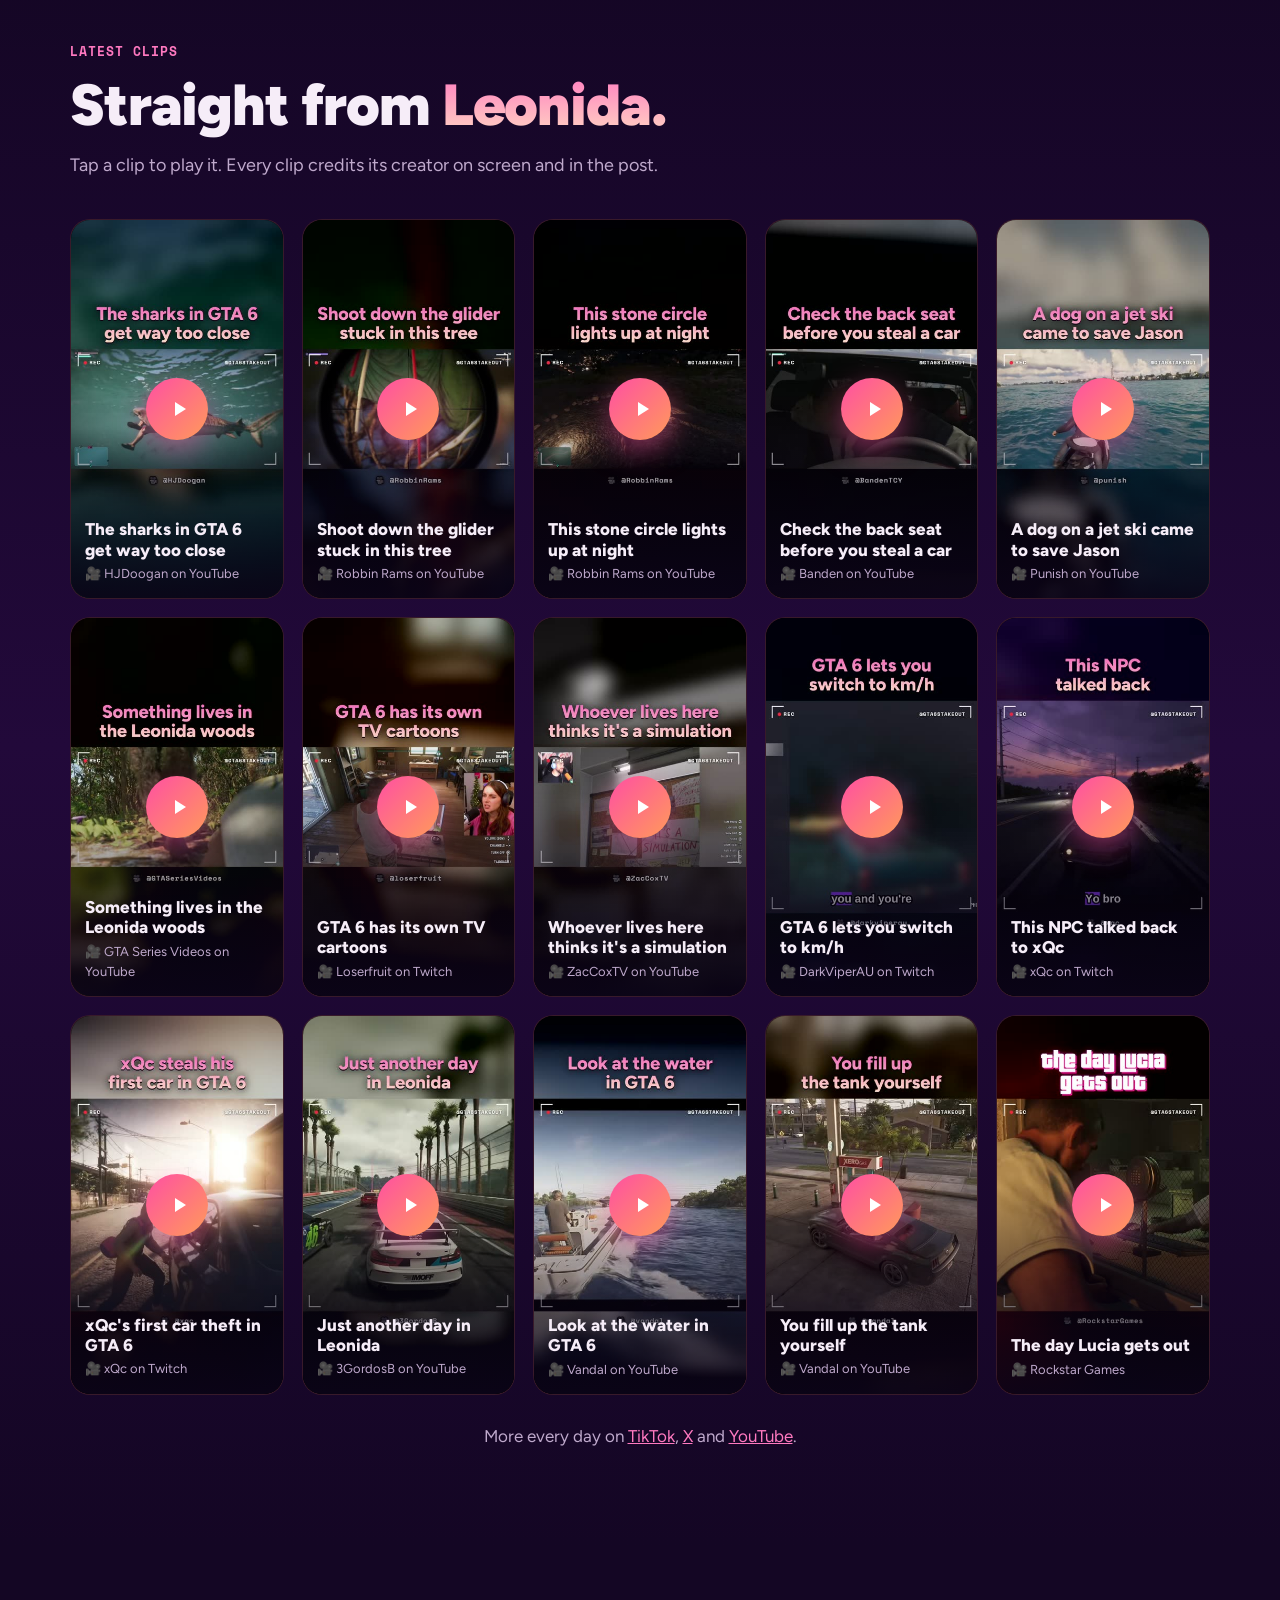
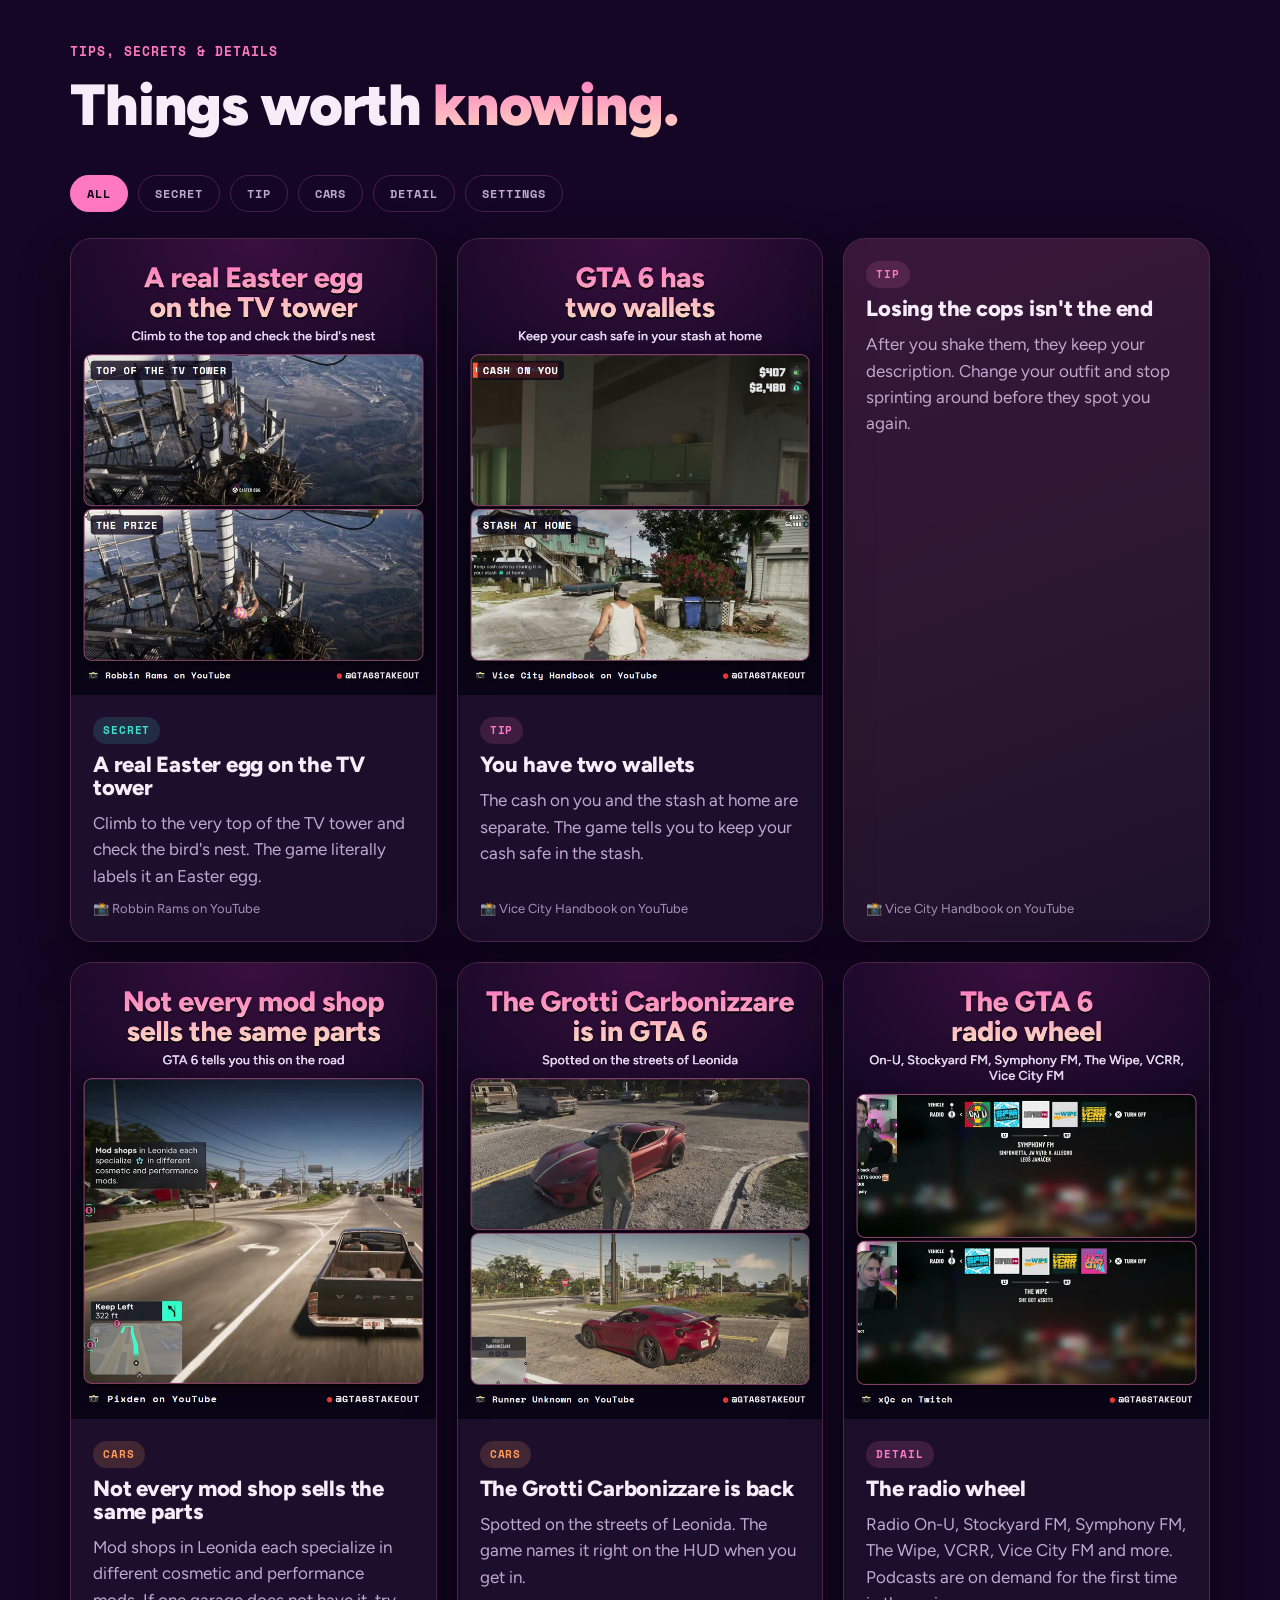
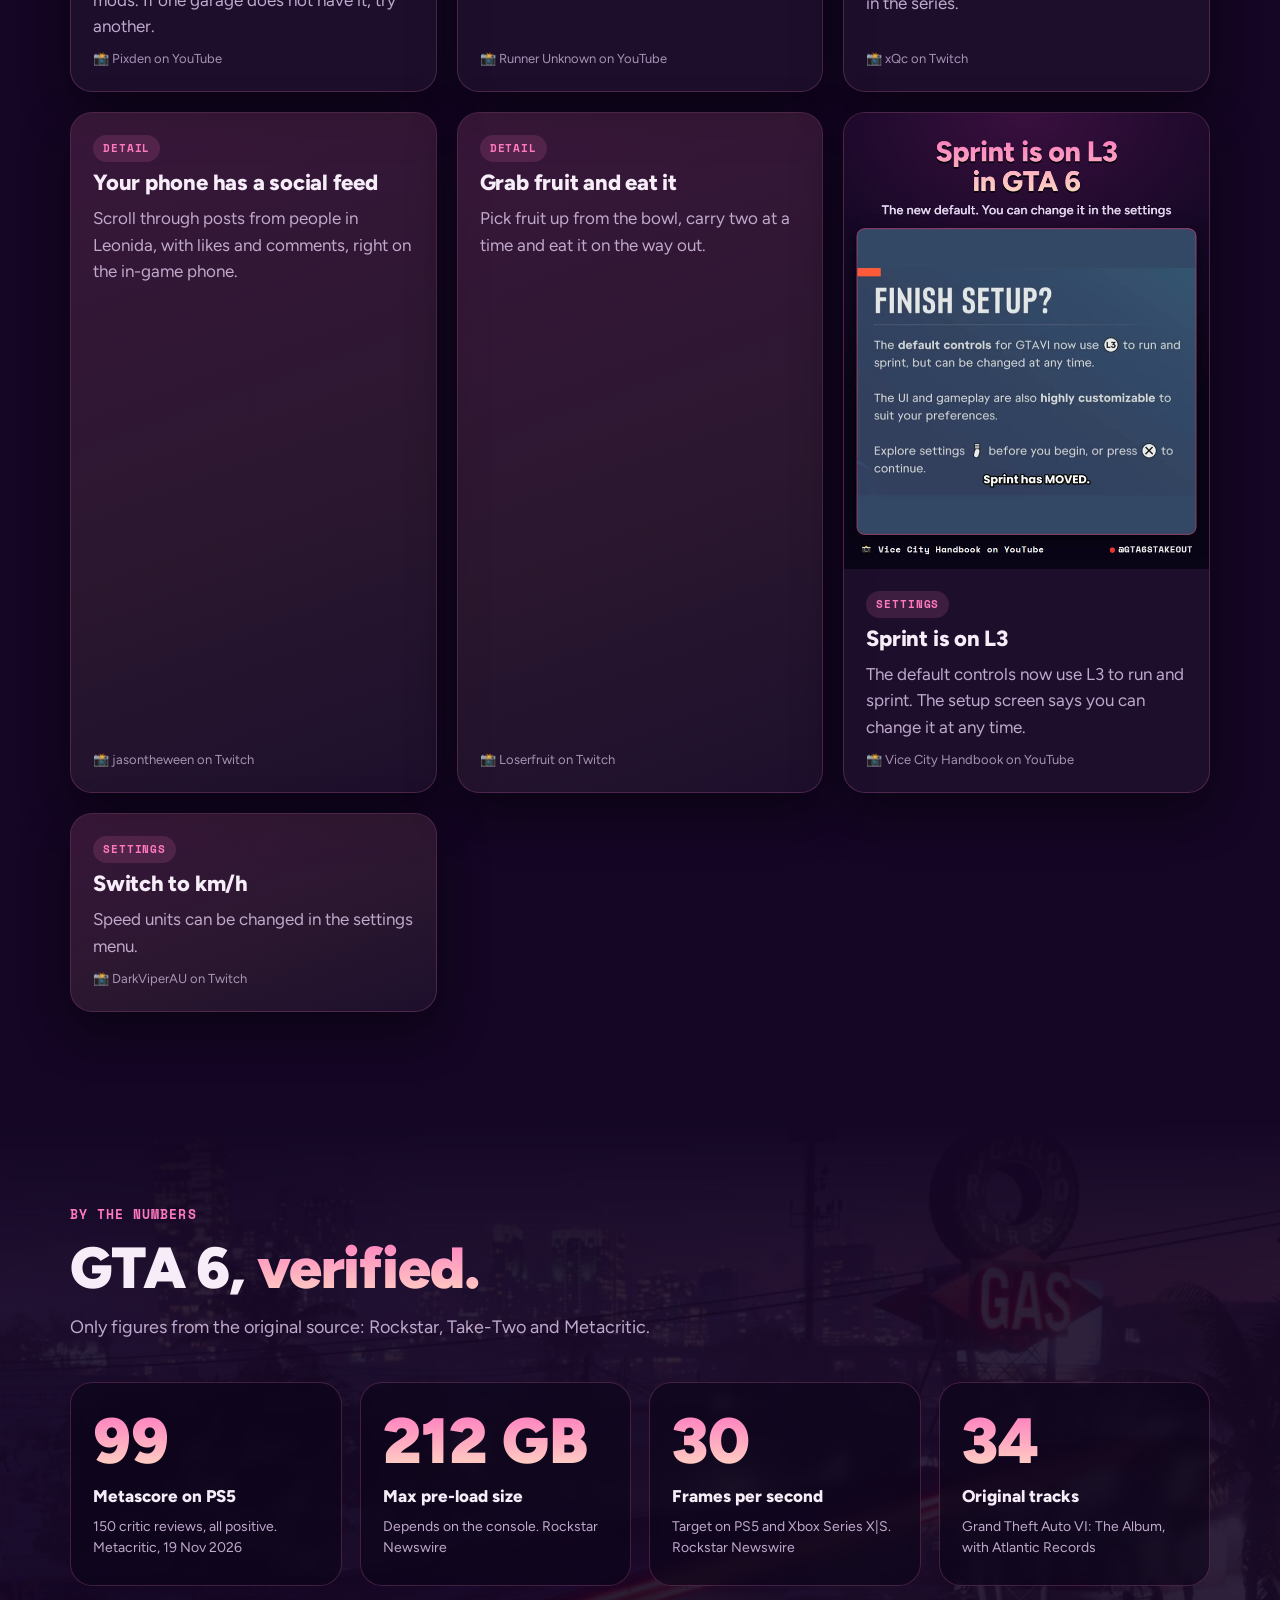
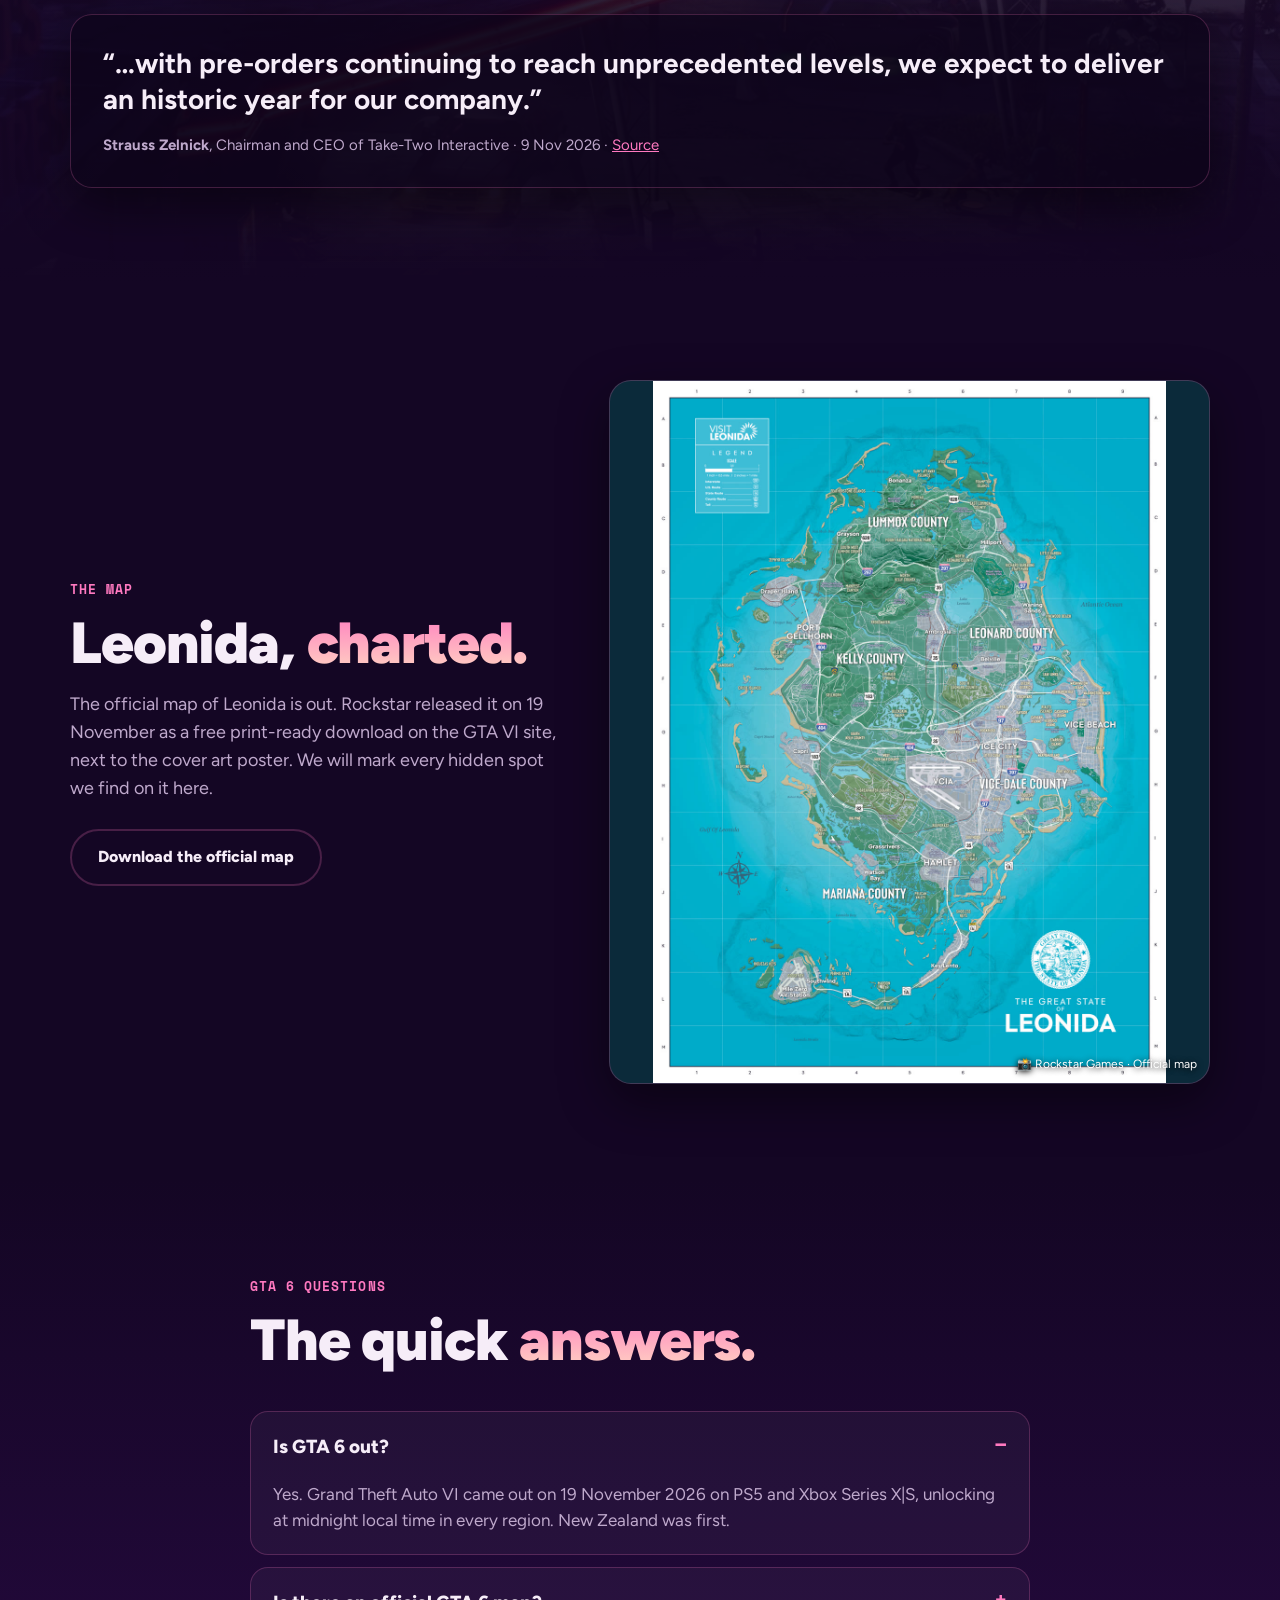
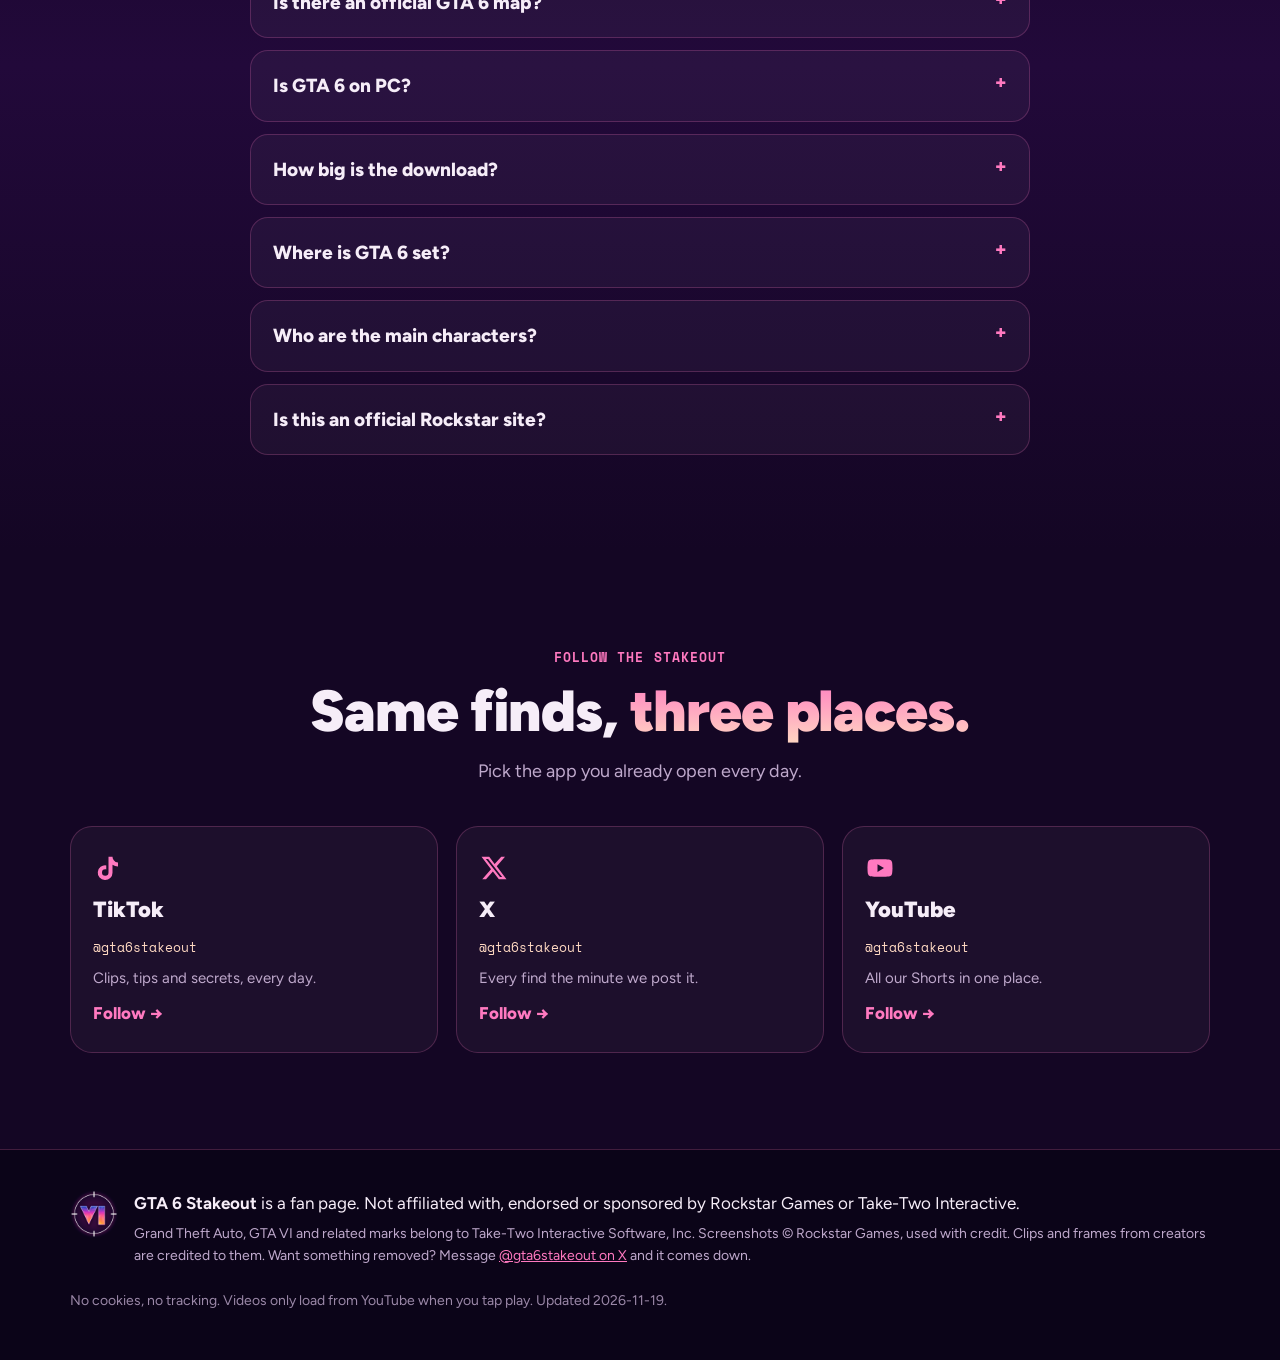
==== commit 76dd908b: "Official Leonida map, eight new Shorts, launch-day FAQ Co-Authored-By: Claude Opus 5.5 <noreply@anth" ====
--- a/index.html
+++ b/index.html
@@ -131,12 +131,12 @@
       <div class="map__text">
         <p class="kicker">The map</p>
         <h2>Leonida, <span class="grad">charted.</span></h2>
-        <p>Rockstar is releasing a free, printable map of Leonida on its website on 19 November. We will mark every hidden spot we find on it here.</p>
-        <a class="btn btn--ghost" href="https://www.rockstargames.com/VI" target="_blank" rel="noopener">Official GTA VI site</a>
+        <p>The official map of Leonida is out. Rockstar released it on 19 November as a free print-ready download on the GTA VI site, next to the cover art poster. We will mark every hidden spot we find on it here.</p>
+        <a class="btn btn--ghost" href="https://www.rockstargames.com/VI/media" target="_blank" rel="noopener">Download the official map</a>
       </div>
       <figure class="map__img card">
-        <img src="assets/img/vice-city-day.jpg" alt="Vice City skyline and marina in Grand Theft Auto VI" width="1200" height="675" loading="lazy">
-        <figcaption>📸 Rockstar Games</figcaption>
+        <a href="assets/img/leonida-map.jpg" target="_blank" rel="noopener"><img src="assets/img/leonida-map.jpg" alt="The official Grand Theft Auto VI map of the state of Leonida" width="1100" height="1506" loading="lazy"></a>
+        <figcaption>📸 Rockstar Games · Official map</figcaption>
       </figure>
     </div>
   </section>
--- a/assets/css/style.css
+++ b/assets/css/style.css
@@ -148,7 +148,9 @@
 /* map */
 .map{display:grid;grid-template-columns:.9fr 1.1fr;gap:48px;align-items:center}
 .map__text p:not(.kicker){margin:18px 0 26px;color:var(--muted);font-size:18px}
-.map__img{margin:0;position:relative}
+.map__img{margin:0;position:relative;text-align:center;background:#0b2a3a}
+.map__img a{display:block}
+.map__img img{display:block;margin:0 auto;width:auto;max-width:100%;max-height:78vh;height:auto}
 .map__img figcaption{position:absolute;right:12px;bottom:10px;font-size:12px;color:#fff;text-shadow:0 1px 6px #000}
 
 /* faq */
